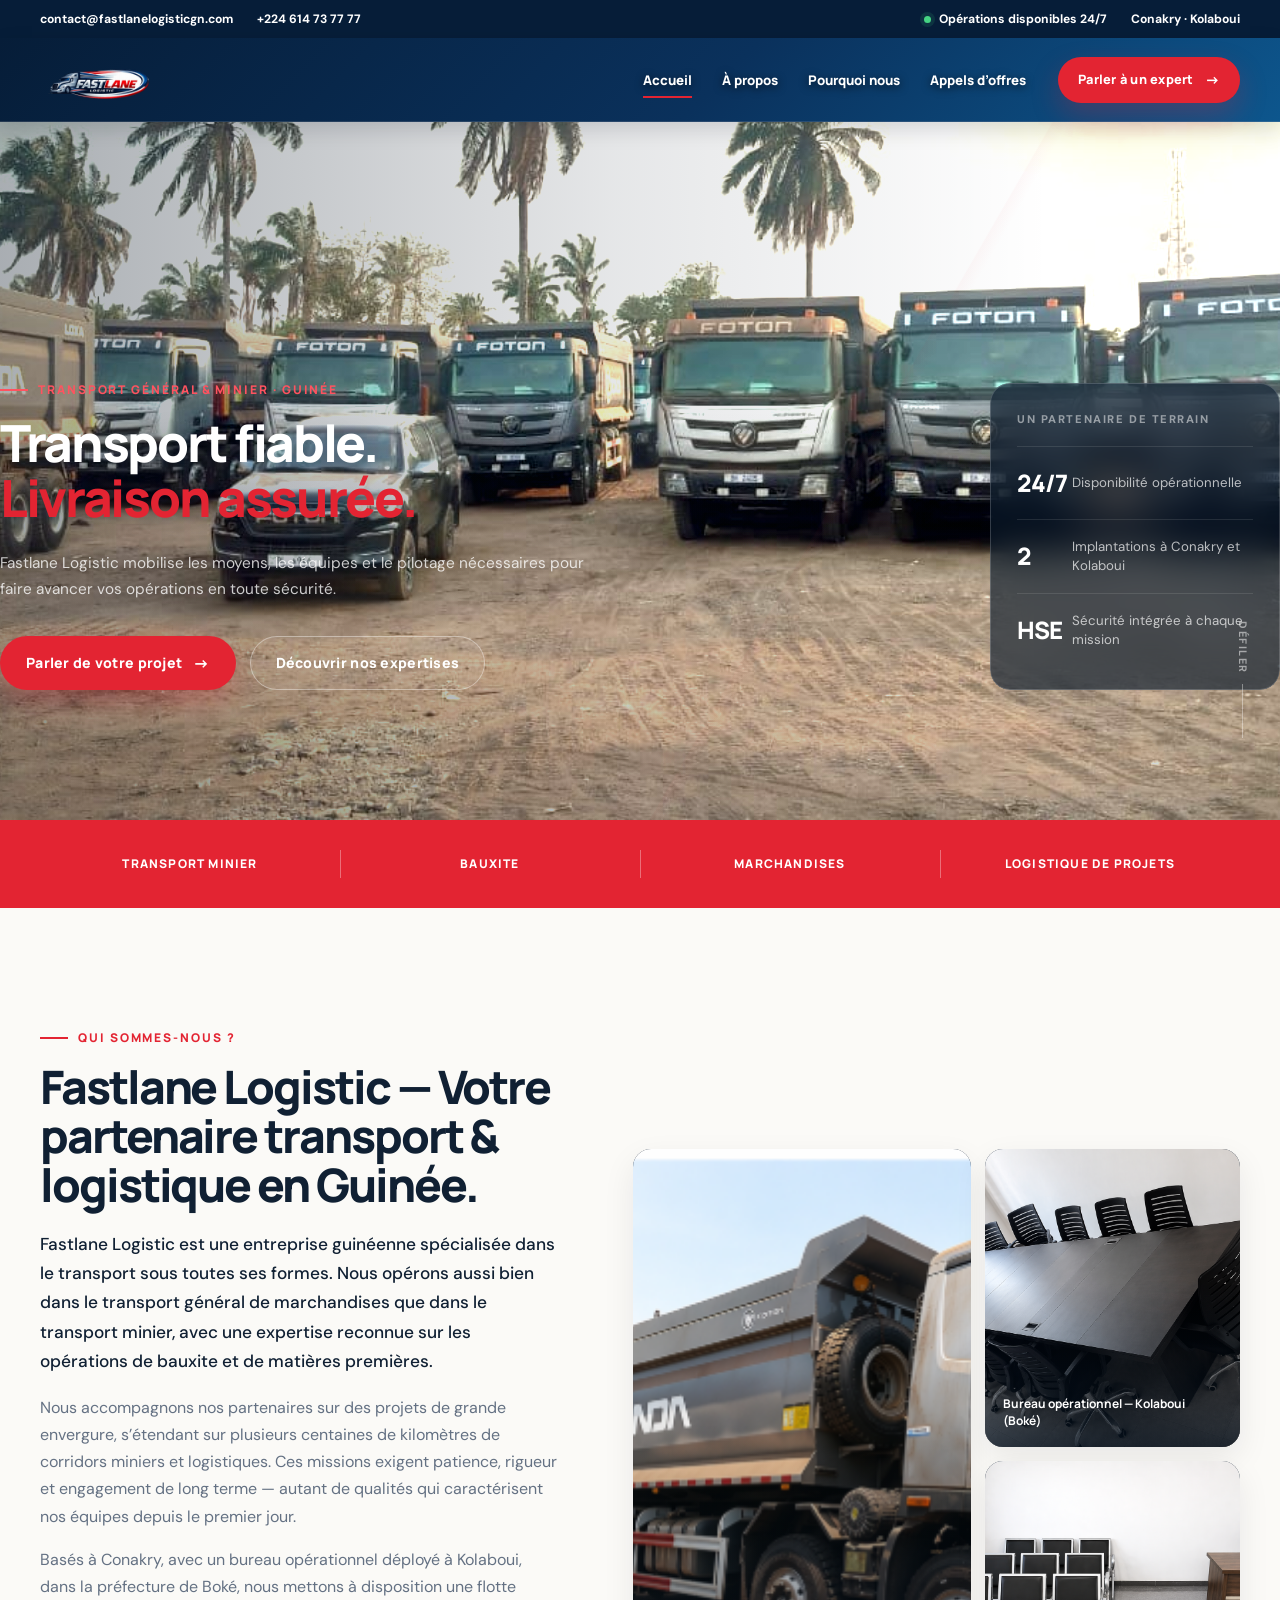
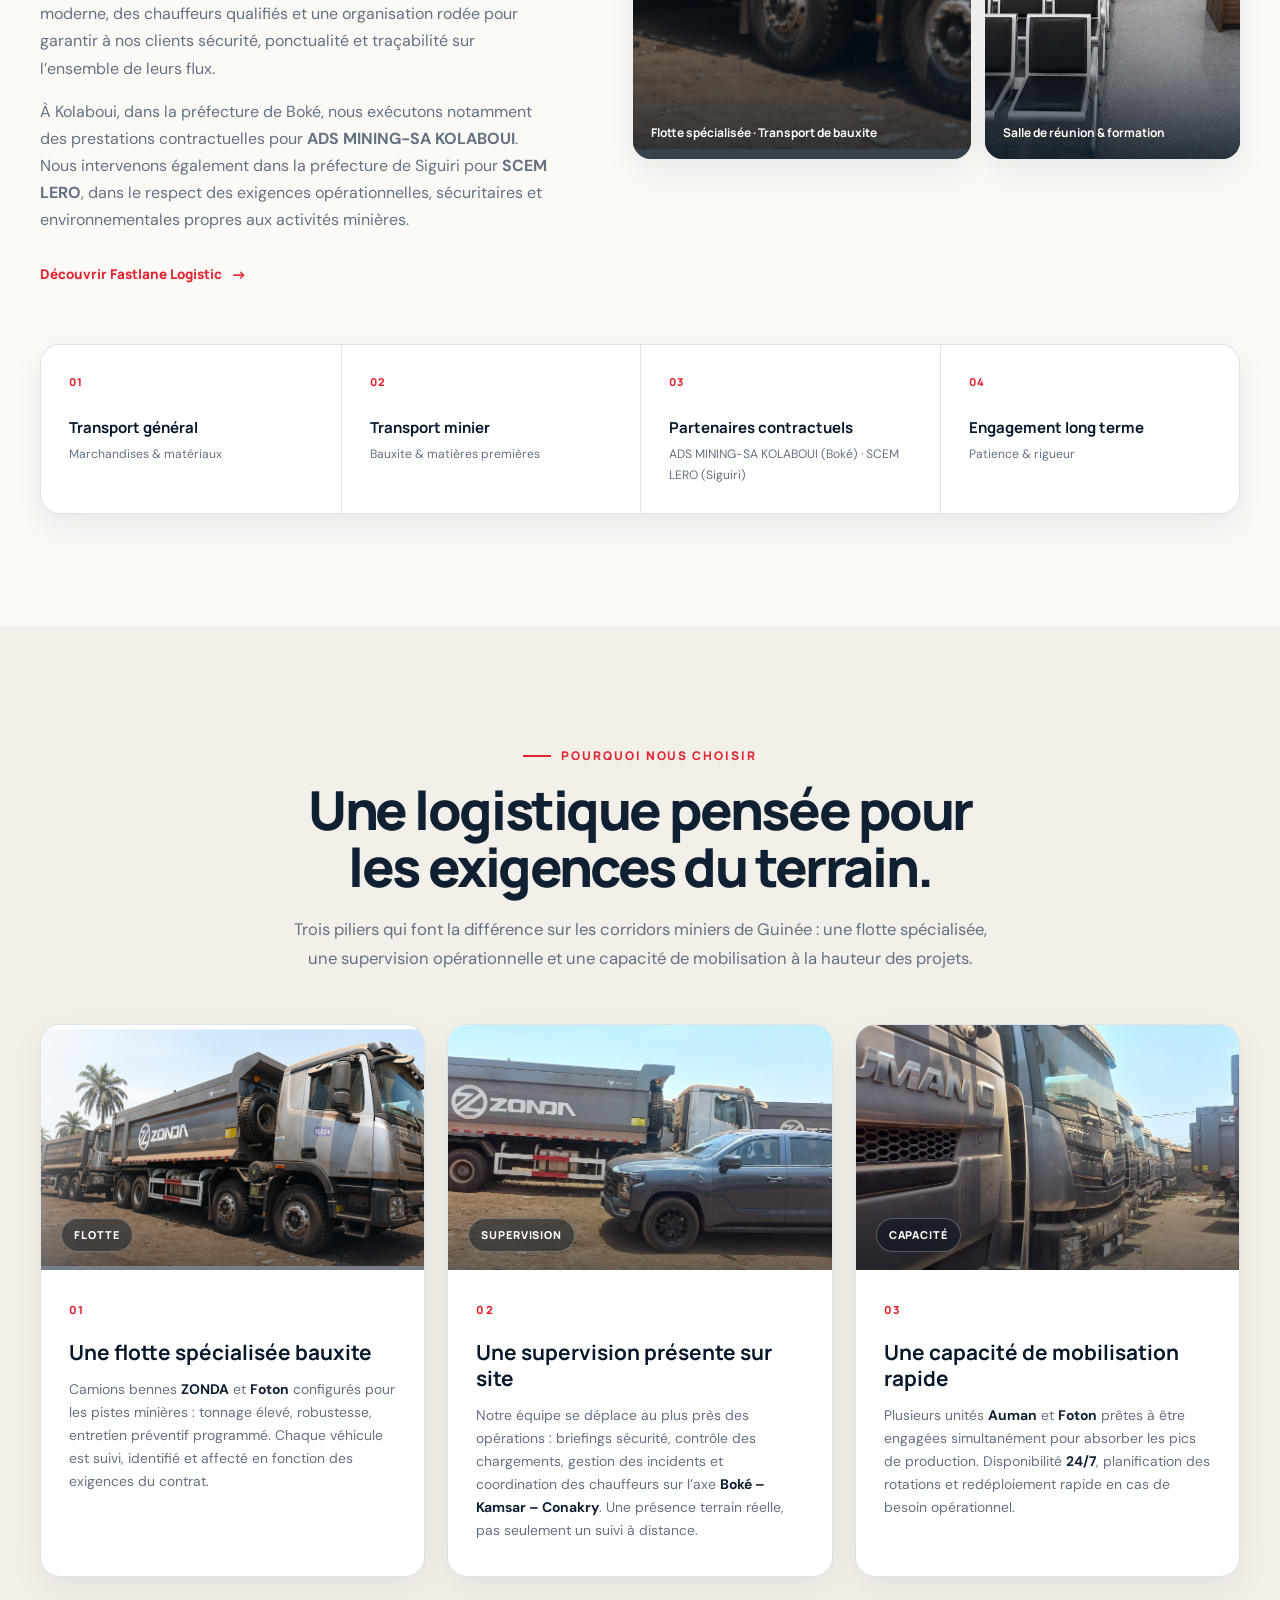
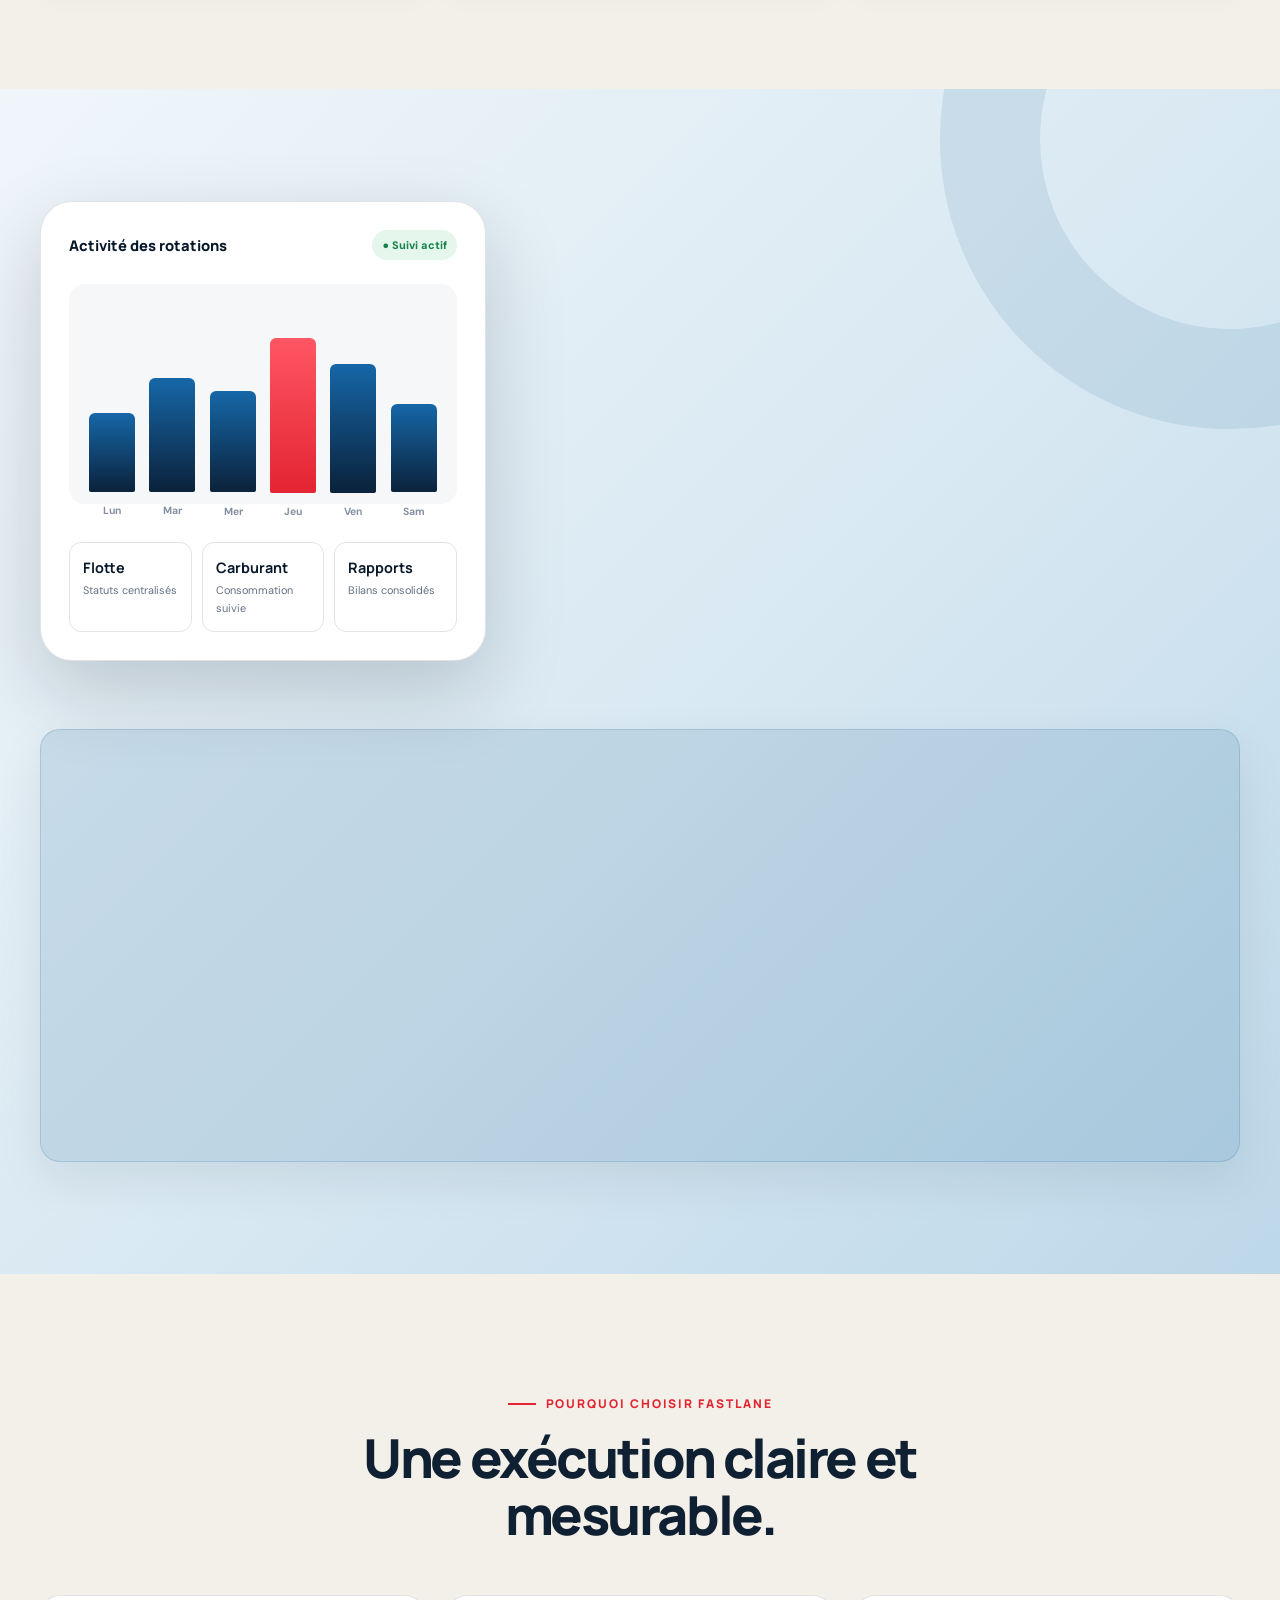
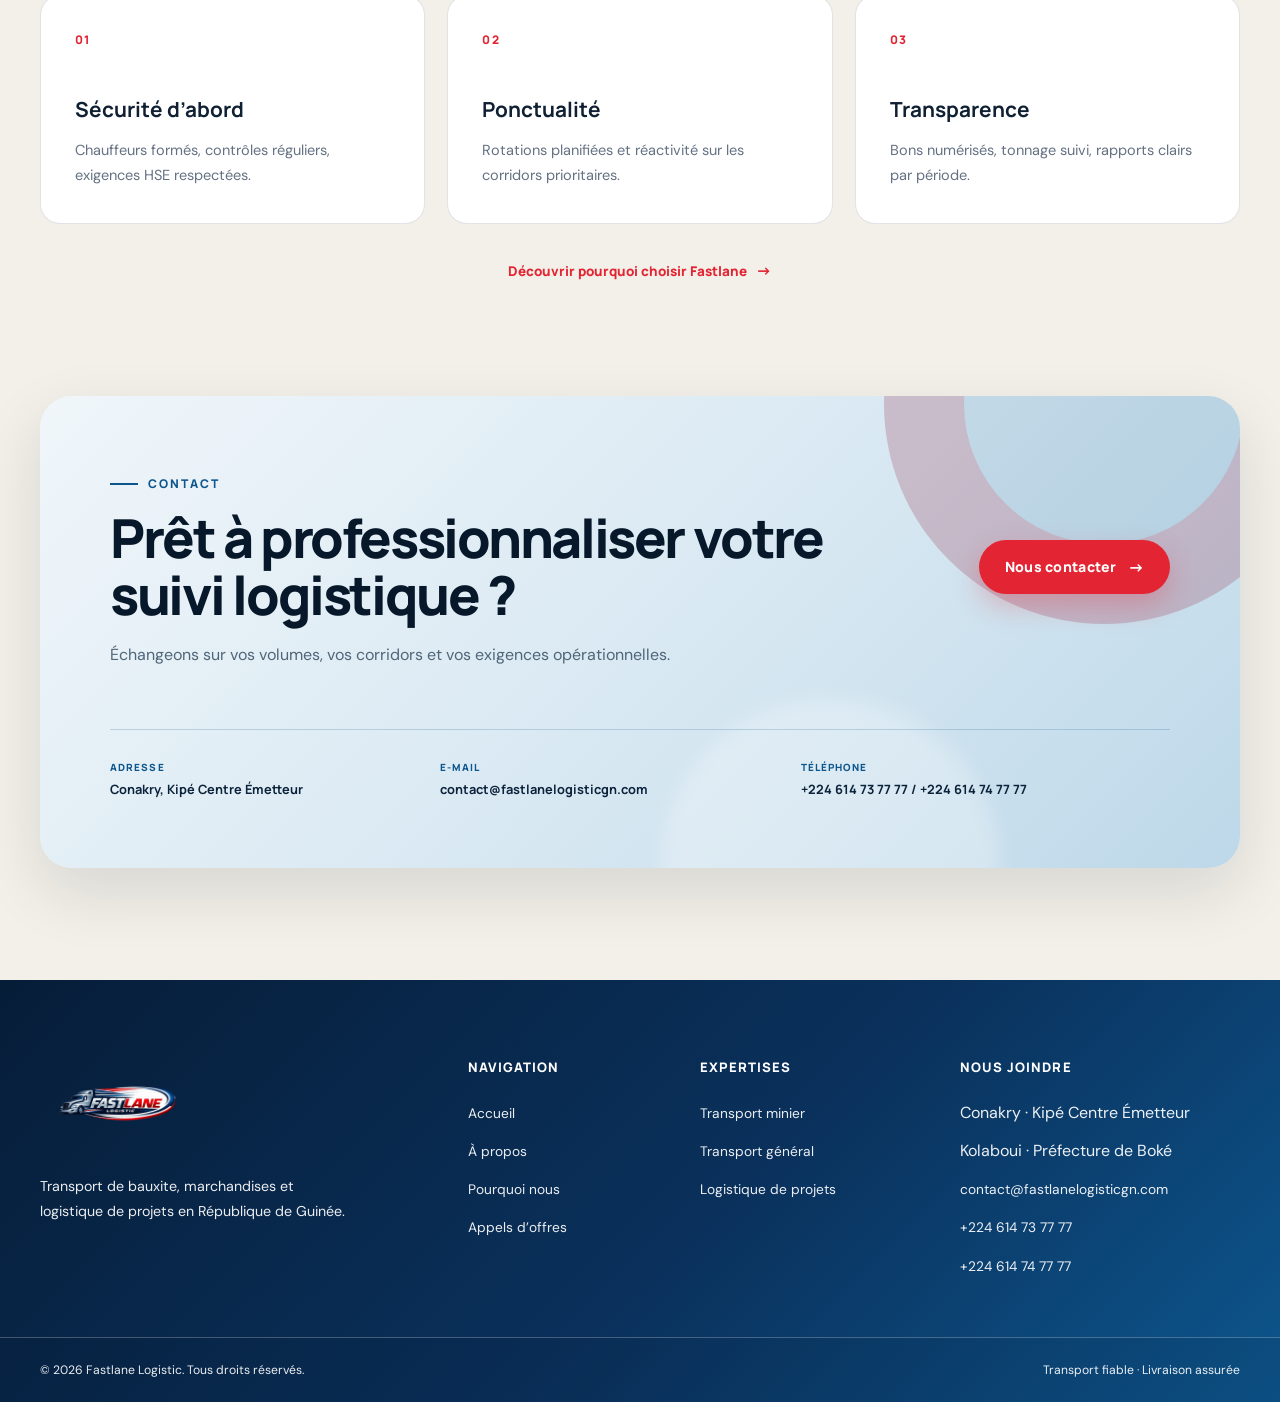
==== index.html @ 9d79fba6 "feat: créer le site vitrine Fastlane Logistic" ====
<!DOCTYPE html>
<html lang="fr">
<head>
  <meta charset="UTF-8">
  <meta name="viewport" content="width=device-width, initial-scale=1.0">
  <meta name="description" content="Fastlane Logistic accompagne les opérateurs miniers et industriels avec des solutions de transport fiables, sécurisées et traçables en Guinée.">
  <meta name="theme-color" content="#03101e">
  <meta property="og:title" content="Fastlane Logistic — Transport & logistique minière en Guinée">
  <meta property="og:description" content="Transport fiable, livraison assurée — votre partenaire transport et logistique en Guinée.">
  <meta property="og:image" content="https://www.fastlanelogisticgn.com/images/home.jpeg">
  <title>Fastlane Logistic — Transport & logistique minière en Guinée</title>
  <link rel="icon" href="images/logo_fastlane.png" type="image/png">
  <link rel="stylesheet" href="styles.css">
  <script src="script.js" defer></script>
</head>
<body>
  <a class="skip-link" href="#main">Aller au contenu</a>

  <header class="site-header">
    <div class="topbar">
      <div class="container topbar-inner">
        <div class="topbar-group">
          <a href="mailto:contact@fastlanelogisticgn.com">contact@fastlanelogisticgn.com</a>
          <a href="tel:+224614737777">+224 614 73 77 77</a>
        </div>
        <div class="topbar-group">
          <span><i class="status-dot"></i>Opérations disponibles 24/7</span>
          <span>Conakry · Kolaboui</span>
        </div>
      </div>
    </div>
    <nav class="navbar" aria-label="Navigation principale">
      <div class="container nav-inner">
        <a class="brand" href="index.html" aria-label="Fastlane Logistic — Accueil">
          <img src="images/logo_fastlane.png" alt="Fastlane Logistic">
        </a>
        <button class="menu-toggle" type="button" aria-label="Ouvrir le menu" aria-expanded="false" aria-controls="navigation-menu"><span></span></button>
        <div class="nav-menu" id="navigation-menu">
          <ul class="nav-links">
            <li><a class="nav-link active" href="index.html" aria-current="page">Accueil</a></li>
            <li><a class="nav-link" href="a-propos.html">À propos</a></li>
            <li><a class="nav-link" href="pourquoi-nous.html">Pourquoi nous</a></li>
            <li><a class="nav-link" href="appels-offres.html">Appels d’offres</a></li>
          </ul>
          <a class="btn btn-primary nav-cta" href="contact.html">Parler à un expert <span class="arrow">→</span></a>
        </div>
      </div>
    </nav>
  </header>

  <main id="main">
    <section class="hero" aria-labelledby="hero-title">
      <div class="hero-bg" aria-hidden="true">
        <img src="images/home.jpeg" alt="" fetchpriority="high">
      </div>
      <div class="container hero-grid">
        <div class="hero-copy">
          <span class="eyebrow">Transport général & minier · Guinée</span>
          <h1 class="display-title" id="hero-title">Transport fiable.<br><span class="accent">Livraison assurée.</span></h1>
          <p class="hero-lead">Fastlane Logistic mobilise les moyens, les équipes et le pilotage nécessaires pour faire avancer vos opérations en toute sécurité.</p>
          <div class="hero-actions">
            <a class="btn btn-primary" href="contact.html">Parler de votre projet <span class="arrow">→</span></a>
            <a class="btn btn-outline-light" href="#expertises">Découvrir nos expertises</a>
          </div>
        </div>
        <aside class="hero-proof" aria-label="Points clés">
          <div class="hero-proof-label">Un partenaire de terrain</div>
          <div class="proof-item">
            <span class="proof-number">24/7</span>
            <span class="proof-copy">Disponibilité opérationnelle</span>
          </div>
          <div class="proof-item">
            <span class="proof-number">2</span>
            <span class="proof-copy">Implantations à Conakry et Kolaboui</span>
          </div>
          <div class="proof-item">
            <span class="proof-number">HSE</span>
            <span class="proof-copy">Sécurité intégrée à chaque mission</span>
          </div>
        </aside>
      </div>
      <span class="hero-scroll" aria-hidden="true">Défiler</span>
    </section>

    <div class="expertise-strip" aria-label="Domaines d’intervention">
      <div class="container expertise-grid">
        <div class="expertise-item">Transport minier</div>
        <div class="expertise-item">Bauxite</div>
        <div class="expertise-item">Marchandises</div>
        <div class="expertise-item">Logistique de projets</div>
      </div>
    </div>

    <section class="section about-section" id="entreprise">
      <div class="container">
        <div class="about-layout">
          <div class="about-copy js-reveal">
            <span class="eyebrow">Qui sommes-nous ?</span>
            <h2 class="section-title">Fastlane Logistic — Votre partenaire transport & logistique en Guinée.</h2>
            <p class="lead-copy">Fastlane Logistic est une entreprise guinéenne spécialisée dans le transport sous toutes ses formes. Nous opérons aussi bien dans le transport général de marchandises que dans le transport minier, avec une expertise reconnue sur les opérations de bauxite et de matières premières.</p>
            <p>Nous accompagnons nos partenaires sur des projets de grande envergure, s’étendant sur plusieurs centaines de kilomètres de corridors miniers et logistiques. Ces missions exigent patience, rigueur et engagement de long terme — autant de qualités qui caractérisent nos équipes depuis le premier jour.</p>
            <p>Basés à Conakry, avec un bureau opérationnel déployé à Kolaboui, dans la préfecture de Boké, nous mettons à disposition une flotte moderne, des chauffeurs qualifiés et une organisation rodée pour garantir à nos clients sécurité, ponctualité et traçabilité sur l’ensemble de leurs flux.</p>
            <p>À Kolaboui, dans la préfecture de Boké, nous exécutons notamment des prestations contractuelles pour <strong>ADS MINING-SA KOLABOUI</strong>. Nous intervenons également dans la préfecture de Siguiri pour <strong>SCEM LERO</strong>, dans le respect des exigences opérationnelles, sécuritaires et environnementales propres aux activités minières.</p>
            <a class="text-link" href="a-propos.html">Découvrir Fastlane Logistic <span class="arrow">→</span></a>
          </div>
          <div class="about-gallery js-reveal delay-1">
            <figure class="about-photo about-photo-main">
              <img src="images/home2.png" alt="Camion ZONDA Foton de la flotte Fastlane Logistic" loading="lazy">
              <figcaption>Flotte spécialisée · Transport de bauxite</figcaption>
            </figure>
            <figure class="about-photo">
              <img src="images/bureau1.png" alt="Bureau FASTLANE LOGISTIC à Kolaboui" loading="lazy">
              <figcaption>Bureau opérationnel — Kolaboui (Boké)</figcaption>
            </figure>
            <figure class="about-photo">
              <img src="images/bureau2.png" alt="Salle de réunion et formation à Kolaboui" loading="lazy">
              <figcaption>Salle de réunion & formation</figcaption>
            </figure>
          </div>
        </div>
        <div class="about-highlights">
          <article class="about-highlight js-reveal"><span>01</span><strong>Transport général</strong><small>Marchandises & matériaux</small></article>
          <article class="about-highlight js-reveal delay-1"><span>02</span><strong>Transport minier</strong><small>Bauxite & matières premières</small></article>
          <article class="about-highlight js-reveal delay-2"><span>03</span><strong>Partenaires contractuels</strong><small>ADS MINING-SA KOLABOUI (Boké) · SCEM LERO (Siguiri)</small></article>
          <article class="about-highlight js-reveal delay-3"><span>04</span><strong>Engagement long terme</strong><small>Patience & rigueur</small></article>
        </div>
      </div>
    </section>

    <section class="section section-cream" id="expertises">
      <div class="container">
        <header class="section-header center js-reveal">
          <span class="eyebrow">Pourquoi nous choisir</span>
          <h2 class="section-title">Une logistique pensée pour les exigences du terrain.</h2>
          <p class="section-copy">Trois piliers qui font la différence sur les corridors miniers de Guinée&nbsp;: une flotte spécialisée, une supervision opérationnelle et une capacité de mobilisation à la hauteur des projets.</p>
        </header>
        <div class="pillars-grid">
          <article class="pillar-card js-reveal">
            <div class="pillar-image"><img src="images/home2.png" alt="Camion ZONDA Foton — flotte FASTLANE pour transport de bauxite" loading="lazy"><span>Flotte</span></div>
            <div class="pillar-content"><span class="pillar-index">01</span><h3>Une flotte spécialisée bauxite</h3><p>Camions bennes <strong>ZONDA</strong> et <strong>Foton</strong> configurés pour les pistes minières&nbsp;: tonnage élevé, robustesse, entretien préventif programmé. Chaque véhicule est suivi, identifié et affecté en fonction des exigences du contrat.</p></div>
          </article>
          <article class="pillar-card js-reveal delay-1">
            <div class="pillar-image"><img src="images/support.jpeg" alt="Supervision terrain FASTLANE — pick-up et camion sur site" loading="lazy"><span>Supervision</span></div>
            <div class="pillar-content"><span class="pillar-index">02</span><h3>Une supervision présente sur site</h3><p>Notre équipe se déplace au plus près des opérations&nbsp;: briefings sécurité, contrôle des chargements, gestion des incidents et coordination des chauffeurs sur l’axe <strong>Boké – Kamsar – Conakry</strong>. Une présence terrain réelle, pas seulement un suivi à distance.</p></div>
          </article>
          <article class="pillar-card js-reveal delay-2">
            <div class="pillar-image"><img src="images/support1.jpeg" alt="Flotte FASTLANE alignée — capacité de mobilisation" loading="lazy"><span>Capacité</span></div>
            <div class="pillar-content"><span class="pillar-index">03</span><h3>Une capacité de mobilisation rapide</h3><p>Plusieurs unités <strong>Auman</strong> et <strong>Foton</strong> prêtes à être engagées simultanément pour absorber les pics de production. Disponibilité <strong>24/7</strong>, planification des rotations et redéploiement rapide en cas de besoin opérationnel.</p></div>
          </article>
        </div>
      </div>
    </section>

    <section class="section section-dark platform-wrap" id="pilotage">
      <div class="container">
        <div class="platform-grid">
          <div class="dashboard-card js-reveal" aria-label="Aperçu du centre de pilotage Fastlane">
          <div class="dashboard-top">
            <span class="dashboard-title">Activité des rotations</span>
            <span class="live-pill">● Suivi actif</span>
          </div>
          <div class="chart" aria-hidden="true">
            <span class="bar" style="--h: 43%" data-day="Lun"></span>
            <span class="bar" style="--h: 62%" data-day="Mar"></span>
            <span class="bar" style="--h: 55%" data-day="Mer"></span>
            <span class="bar active" style="--h: 84%" data-day="Jeu"></span>
            <span class="bar" style="--h: 70%" data-day="Ven"></span>
            <span class="bar" style="--h: 48%" data-day="Sam"></span>
          </div>
          <div class="dashboard-footer">
            <div class="mini-metric"><strong>Flotte</strong><span>Statuts centralisés</span></div>
            <div class="mini-metric"><strong>Carburant</strong><span>Consommation suivie</span></div>
            <div class="mini-metric"><strong>Rapports</strong><span>Bilans consolidés</span></div>
          </div>
          </div>
          <div class="js-reveal delay-1">
            <span class="eyebrow">L’application FASTLANE</span>
            <h2 class="section-title">Un centre de commande pour vos opérations.</h2>
            <p class="section-copy">Flotte, bons, carburant, maintenance, RH, facturation et bilans réunis dans un seul espace clair.</p>
          </div>
        </div>
        <div class="app-features-grid">
          <article class="app-feature js-reveal"><span>01</span><h3>Opérations minières</h3><p>Bons de transport, contrats, tonnage et rotations sur les axes miniers.</p></article>
          <article class="app-feature js-reveal delay-1"><span>02</span><h3>Gestion de flotte</h3><p>Camions, capacités, statuts, maintenance préventive et disponibilité.</p></article>
          <article class="app-feature js-reveal delay-2"><span>03</span><h3>Carburant & dépenses</h3><p>Consommation, pannes et frais administratifs par période.</p></article>
          <article class="app-feature js-reveal"><span>04</span><h3>Facturation</h3><p>Contrats, factures et situation commerciale centralisée.</p></article>
          <article class="app-feature js-reveal delay-1"><span>05</span><h3>Ressources humaines</h3><p>Employés, chauffeurs, présences et affectations opérationnelles.</p></article>
          <article class="app-feature js-reveal delay-2"><span>06</span><h3>Bilans & rapports</h3><p>Indicateurs, exports et synthèses mensuelles pour la direction.</p></article>
        </div>
      </div>
    </section>

    <section class="section section-cream">
      <div class="container">
        <header class="section-header center js-reveal">
          <span class="eyebrow">Pourquoi choisir FASTLANE</span>
          <h2 class="section-title">Une exécution claire et mesurable.</h2>
        </header>
        <div class="commitment-grid">
          <article class="commitment-card js-reveal">
            <span class="commitment-number">01</span>
            <h3>Sécurité d’abord</h3>
            <p>Chauffeurs formés, contrôles réguliers, exigences HSE respectées.</p>
          </article>
          <article class="commitment-card js-reveal delay-1">
            <span class="commitment-number">02</span>
            <h3>Ponctualité</h3>
            <p>Rotations planifiées et réactivité sur les corridors prioritaires.</p>
          </article>
          <article class="commitment-card js-reveal delay-2">
            <span class="commitment-number">03</span>
            <h3>Transparence</h3>
            <p>Bons numérisés, tonnage suivi, rapports clairs par période.</p>
          </article>
        </div>
        <div class="section-action js-reveal"><a class="text-link" href="pourquoi-nous.html">Découvrir pourquoi choisir Fastlane <span class="arrow">→</span></a></div>
      </div>
    </section>

    <section class="cta-section section-cream">
      <div class="container">
        <div class="cta-box contact-cta-box js-reveal">
          <div>
            <span class="eyebrow">Contact</span>
            <h2>Prêt à professionnaliser votre suivi logistique&nbsp;?</h2>
            <p>Échangeons sur vos volumes, vos corridors et vos exigences opérationnelles.</p>
          </div>
          <div class="cta-action">
            <a class="btn btn-primary" href="contact.html">Nous contacter <span class="arrow">→</span></a>
          </div>
          <div class="contact-quick">
            <span><small>Adresse</small>Conakry, Kipé Centre Émetteur</span>
            <a href="mailto:contact@fastlanelogisticgn.com"><small>E-mail</small>contact@fastlanelogisticgn.com</a>
            <a href="tel:+224614737777"><small>Téléphone</small>+224 614 73 77 77 / +224 614 74 77 77</a>
          </div>
        </div>
      </div>
    </section>
  </main>

  <footer class="site-footer">
    <div class="container footer-main">
      <div class="footer-brand">
        <img src="images/logo_fastlane.png" alt="Fastlane Logistic">
        <p>Transport de bauxite, marchandises et logistique de projets en République de Guinée.</p>
      </div>
      <div>
        <h2 class="footer-title">Navigation</h2>
        <ul class="footer-links">
          <li><a href="index.html">Accueil</a></li>
          <li><a href="a-propos.html">À propos</a></li>
          <li><a href="pourquoi-nous.html">Pourquoi nous</a></li>
          <li><a href="appels-offres.html">Appels d’offres</a></li>
        </ul>
      </div>
      <div>
        <h2 class="footer-title">Expertises</h2>
        <ul class="footer-links">
          <li><a href="#expertises">Transport minier</a></li>
          <li><a href="#expertises">Transport général</a></li>
          <li><a href="#expertises">Logistique de projets</a></li>
        </ul>
      </div>
      <div>
        <h2 class="footer-title">Nous joindre</h2>
        <ul class="footer-contact">
          <li>Conakry · Kipé Centre Émetteur</li>
          <li>Kolaboui · Préfecture de Boké</li>
          <li><a href="mailto:contact@fastlanelogisticgn.com">contact@fastlanelogisticgn.com</a></li>
          <li><a href="tel:+224614737777">+224 614 73 77 77</a></li>
          <li><a href="tel:+224614747777">+224 614 74 77 77</a></li>
        </ul>
      </div>
    </div>
    <div class="footer-note">
      <div class="container footer-note-inner">
        <span>© <span data-year>2026</span> Fastlane Logistic. Tous droits réservés.</span>
        <span>Transport fiable · Livraison assurée</span>
      </div>
    </div>
  </footer>
</body>
</html>
---- styles.css ----
@import url('https://fonts.googleapis.com/css2?family=DM+Sans:wght@400;500;600;700&family=Manrope:wght@500;600;700;800&display=swap');

:root {
  --navy-950: #03101e;
  --navy-900: #07182b;
  --navy-800: #0b223b;
  --navy-700: #123453;
  --blue: #1667a8;
  --blue-soft: #e8f1f8;
  --red: #e32432;
  --red-dark: #ba1522;
  --cream: #f3f0e9;
  --paper: #fbfaf7;
  --white: #ffffff;
  --ink: #102033;
  --muted: #647183;
  --line: rgba(9, 31, 53, 0.12);
  --shadow-sm: 0 12px 32px rgba(7, 24, 43, 0.08);
  --shadow-lg: 0 30px 80px rgba(3, 16, 30, 0.18);
  --radius-sm: 12px;
  --radius-md: 20px;
  --radius-lg: 32px;
  --container: 1200px;
  --transition: 240ms cubic-bezier(.22, .61, .36, 1);
}

/* Landing page refinement — Fastlane corporate identity */
.brand {
  width: 150px;
  height: 50px;
}

.brand img {
  top: -24px;
  left: -6px;
  width: 166px;
}

.footer-brand img {
  width: 150px;
}

.hero {
  min-height: 820px;
}

.hero-bg::before {
  background:
    linear-gradient(90deg, rgba(3, 16, 30, .48) 0%, rgba(3, 16, 30, .22) 48%, rgba(3, 16, 30, .02) 82%),
    linear-gradient(0deg, rgba(3, 16, 30, .30) 0%, transparent 50%);
}

.hero-bg::after {
  opacity: .24;
}

.hero-bg img {
  filter: brightness(1.16) saturate(1.08) contrast(1.02);
}

.hero-copy {
  max-width: 760px;
}

.display-title {
  max-width: 760px;
  font-size: clamp(3.2rem, 5.8vw, 5.55rem);
  text-shadow: 0 5px 32px rgba(0, 0, 0, .22);
}

.hero-lead {
  max-width: 610px;
}

.about-section {
  overflow: hidden;
}

.about-layout {
  display: grid;
  grid-template-columns: minmax(0, .92fr) minmax(0, 1.08fr);
  gap: 76px;
  align-items: center;
}

.about-copy .section-title {
  max-width: 590px;
  font-size: clamp(2.2rem, 3.6vw, 3.55rem);
}

.about-copy p {
  color: var(--muted);
}

.about-copy .lead-copy {
  color: var(--ink);
  font-size: 1.08rem;
  font-weight: 500;
}

.about-copy .text-link {
  margin-top: 12px;
}

.about-gallery {
  display: grid;
  min-height: 610px;
  grid-template-columns: 1.14fr .86fr;
  grid-template-rows: 1fr 1fr;
  gap: 14px;
}

.about-photo {
  position: relative;
  min-width: 0;
  margin: 0;
  overflow: hidden;
  border-radius: 18px;
  background: var(--navy-900);
  box-shadow: var(--shadow-sm);
}

.about-photo::after {
  position: absolute;
  inset: 0;
  content: '';
  background: linear-gradient(0deg, rgba(3, 16, 30, .8), transparent 55%);
  pointer-events: none;
}

.about-photo-main {
  grid-row: 1 / 3;
}

.about-photo img {
  width: 100%;
  height: 100%;
  object-fit: cover;
  transition: transform 700ms cubic-bezier(.22, .61, .36, 1);
}

.about-photo:hover img {
  transform: scale(1.035);
}

.about-photo figcaption {
  position: absolute;
  z-index: 2;
  right: 18px;
  bottom: 17px;
  left: 18px;
  color: var(--white);
  font-family: 'Manrope', sans-serif;
  font-size: .75rem;
  font-weight: 700;
  line-height: 1.4;
}

.about-highlights {
  display: grid;
  grid-template-columns: repeat(4, 1fr);
  margin-top: 56px;
  border: 1px solid var(--line);
  border-radius: var(--radius-md);
  overflow: hidden;
  background: var(--white);
  box-shadow: var(--shadow-sm);
}

.about-highlight {
  position: relative;
  min-height: 158px;
  padding: 28px;
}

.about-highlight + .about-highlight {
  border-left: 1px solid var(--line);
}

.about-highlight span,
.about-highlight strong,
.about-highlight small {
  display: block;
}

.about-highlight span {
  margin-bottom: 24px;
  color: var(--red);
  font-family: 'Manrope', sans-serif;
  font-size: .68rem;
  font-weight: 800;
  letter-spacing: .12em;
}

.about-highlight strong {
  margin-bottom: 3px;
  color: var(--navy-900);
  font-family: 'Manrope', sans-serif;
  font-size: .94rem;
}

.about-highlight small {
  color: var(--muted);
  font-size: .76rem;
}

.pillars-grid {
  display: grid;
  grid-template-columns: repeat(3, 1fr);
  gap: 22px;
}

.pillar-card {
  overflow: hidden;
  border: 1px solid var(--line);
  border-radius: var(--radius-md);
  background: var(--white);
  box-shadow: 0 12px 34px rgba(7, 24, 43, .06);
  transition: transform var(--transition), box-shadow var(--transition);
}

.pillar-card:hover {
  box-shadow: 0 22px 50px rgba(7, 24, 43, .12);
  transform: translateY(-7px);
}

.pillar-image {
  position: relative;
  height: 245px;
  overflow: hidden;
  background: var(--navy-900);
}

.pillar-image::after {
  position: absolute;
  inset: 0;
  content: '';
  background: linear-gradient(0deg, rgba(3, 16, 30, .54), transparent 55%);
}

.pillar-image img {
  width: 100%;
  height: 100%;
  object-fit: cover;
  transition: transform 700ms cubic-bezier(.22, .61, .36, 1);
}

.pillar-card:hover .pillar-image img {
  transform: scale(1.05);
}

.pillar-image span {
  position: absolute;
  z-index: 2;
  bottom: 18px;
  left: 20px;
  padding: 7px 12px;
  border: 1px solid rgba(255, 255, 255, .28);
  border-radius: 999px;
  color: var(--white);
  background: rgba(3, 16, 30, .44);
  font-family: 'Manrope', sans-serif;
  font-size: .68rem;
  font-weight: 800;
  letter-spacing: .08em;
  text-transform: uppercase;
  backdrop-filter: blur(10px);
}

.pillar-content {
  position: relative;
  padding: 30px 28px 34px;
}

.pillar-index {
  display: block;
  margin-bottom: 20px;
  color: var(--red);
  font-family: 'Manrope', sans-serif;
  font-size: .7rem;
  font-weight: 800;
  letter-spacing: .12em;
}

.pillar-content h3 {
  margin-bottom: 13px;
  color: var(--navy-900);
  font-size: 1.3rem;
  line-height: 1.25;
}

.pillar-content p {
  margin-bottom: 0;
  color: var(--muted);
  font-size: .87rem;
  line-height: 1.65;
}

.pillar-content p strong {
  color: var(--ink);
}

.section-dark.platform-wrap::before {
  border-color: rgba(227, 36, 50, .08);
}

.app-features-grid {
  display: grid;
  grid-template-columns: repeat(3, 1fr);
  gap: 1px;
  margin-top: 68px;
  overflow: hidden;
  border: 1px solid rgba(255, 255, 255, .12);
  border-radius: var(--radius-md);
  background: rgba(255, 255, 255, .12);
}

.app-feature {
  min-height: 215px;
  padding: 30px;
  background: rgba(7, 24, 43, .96);
}

.app-feature span {
  display: block;
  margin-bottom: 36px;
  color: #ff5360;
  font-family: 'Manrope', sans-serif;
  font-size: .68rem;
  font-weight: 800;
  letter-spacing: .12em;
}

.app-feature h3 {
  margin-bottom: 9px;
  color: var(--white);
  font-size: 1.08rem;
}

.app-feature p {
  margin-bottom: 0;
  color: rgba(255, 255, 255, .6);
  font-size: .84rem;
  line-height: 1.6;
}

.cta-box {
  grid-template-columns: minmax(0, 1fr) auto;
}

.contact-quick {
  display: grid;
  grid-column: 1 / -1;
  grid-template-columns: 1fr 1.1fr 1.2fr;
  gap: 22px;
  padding-top: 30px;
  border-top: 1px solid rgba(255, 255, 255, .14);
}

.contact-quick > * {
  color: rgba(255, 255, 255, .88);
  font-family: 'Manrope', sans-serif;
  font-size: .8rem;
  font-weight: 700;
  line-height: 1.45;
}

.contact-quick small {
  display: block;
  margin-bottom: 6px;
  color: #ff6873;
  font-size: .62rem;
  font-weight: 800;
  letter-spacing: .11em;
  text-transform: uppercase;
}

@media (max-width: 980px) {
  .about-layout {
    grid-template-columns: 1fr;
  }

  .about-gallery {
    min-height: 540px;
  }

  .about-highlights {
    grid-template-columns: 1fr 1fr;
  }

  .about-highlight:nth-child(3) {
    border-left: 0;
  }

  .about-highlight:nth-child(n + 3) {
    border-top: 1px solid var(--line);
  }

  .pillars-grid {
    grid-template-columns: 1fr;
  }

  .pillar-card {
    display: grid;
    grid-template-columns: .85fr 1.15fr;
  }

  .pillar-image {
    height: 100%;
    min-height: 350px;
  }

  .app-features-grid {
    grid-template-columns: 1fr 1fr;
  }
}

@media (max-width: 640px) {
  .brand {
    width: 128px;
    height: 44px;
  }

  .brand img {
    top: -21px;
    left: -6px;
    width: 145px;
  }

  .hero {
    min-height: 820px;
  }

  .hero-bg::before {
    background:
      linear-gradient(90deg, rgba(3, 16, 30, .48), rgba(3, 16, 30, .12)),
      linear-gradient(0deg, rgba(3, 16, 30, .50), transparent 62%);
  }

  .hero-bg img {
    object-position: 57% center;
    filter: brightness(1.12) saturate(1.06);
  }

  .display-title {
    font-size: clamp(3rem, 14vw, 4.2rem);
  }

  .about-layout {
    gap: 46px;
  }

  .about-gallery {
    min-height: 590px;
    grid-template-columns: 1fr 1fr;
    grid-template-rows: 320px 250px;
  }

  .about-photo-main {
    grid-column: 1 / -1;
    grid-row: auto;
  }

  .about-highlights,
  .app-features-grid {
    grid-template-columns: 1fr;
  }

  .about-highlight + .about-highlight {
    border-top: 1px solid var(--line);
    border-left: 0;
  }

  .pillar-card {
    display: block;
  }

  .pillar-image {
    height: 235px;
    min-height: 0;
  }

  .app-feature {
    min-height: 190px;
  }

  .contact-quick {
    grid-template-columns: 1fr;
  }

  .contact-quick > * {
    overflow-wrap: anywhere;
  }
}

*,
*::before,
*::after {
  box-sizing: border-box;
}

html {
  scroll-behavior: smooth;
  scroll-padding-top: 110px;
}

body {
  margin: 0;
  color: var(--ink);
  background: var(--paper);
  font-family: 'DM Sans', 'Segoe UI', sans-serif;
  font-size: 16px;
  line-height: 1.7;
  -webkit-font-smoothing: antialiased;
}

body.menu-open {
  overflow: hidden;
}

img {
  display: block;
  max-width: 100%;
}

a {
  color: inherit;
  text-decoration: none;
}

button,
input,
select,
textarea {
  font: inherit;
}

button,
a {
  -webkit-tap-highlight-color: transparent;
}

p,
h1,
h2,
h3,
h4 {
  margin-top: 0;
}

h1,
h2,
h3,
h4,
.eyebrow,
.nav-link,
.btn {
  font-family: 'Manrope', 'Segoe UI', sans-serif;
}

.skip-link {
  position: fixed;
  top: 12px;
  left: 12px;
  z-index: 9999;
  padding: 10px 14px;
  color: var(--white);
  background: var(--red);
  border-radius: 8px;
  transform: translateY(-160%);
  transition: transform var(--transition);
}

.skip-link:focus {
  transform: translateY(0);
}

.container {
  width: min(calc(100% - 48px), var(--container));
  margin-inline: auto;
}

.section {
  position: relative;
  padding: 112px 0;
}

.section-sm {
  padding: 72px 0;
}

.section-dark {
  color: var(--white);
  background: var(--navy-950);
}

.section-cream {
  background: var(--cream);
}

.section-header {
  max-width: 720px;
  margin-bottom: 52px;
}

.section-header.center {
  margin-right: auto;
  margin-left: auto;
  text-align: center;
}

.eyebrow {
  display: inline-flex;
  align-items: center;
  gap: 10px;
  margin-bottom: 18px;
  color: var(--red);
  font-size: .75rem;
  font-weight: 800;
  letter-spacing: .16em;
  line-height: 1.2;
  text-transform: uppercase;
}

.eyebrow::before {
  width: 28px;
  height: 2px;
  content: '';
  background: currentColor;
}

.section-dark .eyebrow,
.hero .eyebrow,
.page-hero .eyebrow {
  color: #ff5360;
}

.display-title,
.section-title {
  color: inherit;
  font-weight: 800;
  letter-spacing: -.045em;
  line-height: 1.06;
}

.display-title {
  max-width: 850px;
  margin-bottom: 26px;
  font-size: clamp(3.1rem, 6.4vw, 6.2rem);
}

.section-title {
  margin-bottom: 20px;
  font-size: clamp(2.15rem, 4.2vw, 4rem);
}

.section-copy {
  margin-bottom: 0;
  color: var(--muted);
  font-size: clamp(1.02rem, 1.3vw, 1.16rem);
}

.section-dark .section-copy {
  color: rgba(255, 255, 255, .68);
}

.accent {
  color: var(--red);
}

.btn {
  display: inline-flex;
  min-height: 54px;
  align-items: center;
  justify-content: center;
  gap: 11px;
  padding: 0 25px;
  border: 1px solid transparent;
  border-radius: 999px;
  cursor: pointer;
  font-size: .88rem;
  font-weight: 800;
  letter-spacing: .02em;
  line-height: 1;
  transition: transform var(--transition), background var(--transition), border-color var(--transition), color var(--transition), box-shadow var(--transition);
}

.btn:hover {
  transform: translateY(-2px);
}

.btn-primary {
  color: var(--white);
  background: var(--red);
  box-shadow: 0 12px 28px rgba(227, 36, 50, .25);
}

.btn-primary:hover {
  background: var(--red-dark);
  box-shadow: 0 16px 34px rgba(227, 36, 50, .32);
}

.btn-outline-light {
  color: var(--white);
  border-color: rgba(255, 255, 255, .38);
  background: rgba(255, 255, 255, .06);
  backdrop-filter: blur(10px);
}

.btn-outline-light:hover {
  border-color: var(--white);
  background: rgba(255, 255, 255, .12);
}

.btn-outline-dark {
  color: var(--navy-900);
  border-color: rgba(7, 24, 43, .22);
  background: transparent;
}

.btn-outline-dark:hover {
  border-color: var(--navy-900);
  background: var(--navy-900);
  color: var(--white);
}

.arrow {
  font-size: 1.15em;
  transition: transform var(--transition);
}

.btn:hover .arrow,
.text-link:hover .arrow {
  transform: translateX(4px);
}

.topbar {
  height: 38px;
  color: var(--white);
  background: #061d38;
  font-size: .76rem;
  font-weight: 700;
}

.topbar a,
.topbar span {
  color: inherit;
}

.topbar-inner {
  display: flex;
  height: 100%;
  align-items: center;
  justify-content: space-between;
}

.topbar-group {
  display: flex;
  align-items: center;
  gap: 24px;
}

.topbar a:hover {
  color: var(--white);
}

.status-dot {
  display: inline-block;
  width: 7px;
  height: 7px;
  margin-right: 8px;
  border-radius: 50%;
  background: #45d483;
  box-shadow: 0 0 0 4px rgba(69, 212, 131, .12);
}

.site-header {
  position: fixed;
  z-index: 1000;
  top: 0;
  right: 0;
  left: 0;
  transition: background var(--transition), box-shadow var(--transition), transform var(--transition);
}

.site-header.is-scrolled {
  background: rgba(3, 16, 30, .95);
  box-shadow: 0 14px 40px rgba(0, 0, 0, .17);
  backdrop-filter: blur(16px);
}

.navbar {
  height: 84px;
  border-bottom: 1px solid rgba(255, 255, 255, .12);
  background: linear-gradient(135deg, #061d38 0%, #0a315c 56%, #0d568d 100%);
  box-shadow: 0 8px 20px rgba(3, 16, 30, .14);
  -webkit-backdrop-filter: none;
  backdrop-filter: none;
  transition: background var(--transition), box-shadow var(--transition), backdrop-filter var(--transition);
}

.site-header.is-scrolled .navbar {
  background: linear-gradient(135deg, #061d38 0%, #0a315c 56%, #0d568d 100%);
  box-shadow: 0 10px 28px rgba(3, 16, 30, .22);
  -webkit-backdrop-filter: none;
  backdrop-filter: none;
}

.nav-inner {
  display: flex;
  height: 100%;
  align-items: center;
  justify-content: space-between;
}

.brand {
  position: relative;
  display: inline-flex;
  width: 190px;
  height: 62px;
  align-items: center;
  flex-shrink: 0;
  overflow: hidden;
}

.brand img {
  position: absolute;
  top: -30px;
  left: -8px;
  width: 210px;
  max-width: none;
  height: auto;
}

.nav-menu {
  display: flex;
  align-items: center;
  gap: 32px;
}

.nav-links {
  display: flex;
  align-items: center;
  gap: 30px;
  margin: 0;
  padding: 0;
  list-style: none;
}

.nav-link {
  position: relative;
  padding: 12px 0;
  color: var(--white);
  font-size: .83rem;
  font-weight: 800;
  text-shadow: 0 2px 9px rgba(0, 0, 0, .72);
}

.nav-link::after {
  position: absolute;
  right: 0;
  bottom: 3px;
  left: 0;
  height: 2px;
  content: '';
  background: var(--red);
  transform: scaleX(0);
  transform-origin: right;
  transition: transform var(--transition);
}

.nav-link:hover,
.nav-link.active {
  color: var(--white);
}

.nav-link:hover::after,
.nav-link.active::after {
  transform: scaleX(1);
  transform-origin: left;
}

.nav-cta {
  min-height: 46px;
  padding: 0 19px;
  font-size: .8rem;
}

.menu-toggle {
  display: none;
  width: 48px;
  height: 48px;
  align-items: center;
  justify-content: center;
  padding: 0;
  border: 1px solid rgba(255, 255, 255, .25);
  border-radius: 50%;
  color: var(--white);
  background: transparent;
  cursor: pointer;
}

.menu-toggle span,
.menu-toggle::before,
.menu-toggle::after {
  display: block;
  width: 19px;
  height: 2px;
  content: '';
  background: currentColor;
  transition: transform var(--transition), opacity var(--transition);
}

.menu-toggle span {
  margin: 4px 0;
}

.menu-toggle.active span {
  opacity: 0;
}

.menu-toggle.active::before {
  transform: translateY(6px) rotate(45deg);
}

.menu-toggle.active::after {
  transform: translateY(-6px) rotate(-45deg);
}

.hero {
  position: relative;
  display: flex;
  min-height: 860px;
  align-items: flex-end;
  overflow: hidden;
  color: var(--white);
  background: var(--navy-950);
}

.hero-bg {
  position: absolute;
  inset: 0;
}

.hero-bg::before,
.hero-bg::after {
  position: absolute;
  inset: 0;
  content: '';
}

.hero-bg::before {
  z-index: 1;
  background: linear-gradient(90deg, rgba(3, 16, 30, .95) 0%, rgba(3, 16, 30, .78) 48%, rgba(3, 16, 30, .22) 79%), linear-gradient(0deg, rgba(3, 16, 30, .78) 0%, transparent 42%);
}

.hero-bg::after {
  z-index: 2;
  background: linear-gradient(120deg, transparent 64%, rgba(227, 36, 50, .28) 64.1%, transparent 65%);
}

.hero-bg img {
  width: 100%;
  height: 100%;
  object-fit: cover;
  object-position: center;
  transform: scale(1.02);
}

.hero-grid {
  position: relative;
  z-index: 3;
  display: grid;
  width: 100%;
  grid-template-columns: minmax(0, 1fr) 290px;
  gap: 64px;
  align-items: end;
  padding-top: 190px;
  padding-bottom: 76px;
}

.hero-copy {
  max-width: 850px;
}

.hero-lead {
  max-width: 660px;
  margin-bottom: 34px;
  color: rgba(255, 255, 255, .78);
  font-size: clamp(1.08rem, 1.7vw, 1.3rem);
}

.hero-actions {
  display: flex;
  flex-wrap: wrap;
  gap: 14px;
}

.hero-proof {
  padding: 26px 26px 22px;
  border: 1px solid rgba(255, 255, 255, .18);
  border-radius: var(--radius-md);
  background: rgba(6, 24, 43, .62);
  box-shadow: var(--shadow-lg);
  backdrop-filter: blur(18px);
}

.hero-proof-label {
  margin-bottom: 17px;
  color: rgba(255, 255, 255, .5);
  font-size: .7rem;
  font-weight: 800;
  letter-spacing: .14em;
  text-transform: uppercase;
}

.proof-item {
  display: grid;
  grid-template-columns: 42px 1fr;
  gap: 13px;
  align-items: center;
  padding: 16px 0;
  border-top: 1px solid rgba(255, 255, 255, .1);
}

.proof-item:first-of-type {
  border-top: 0;
}

.proof-number {
  color: var(--white);
  font-family: 'Manrope', sans-serif;
  font-size: 1.5rem;
  font-weight: 800;
  letter-spacing: -.04em;
}

.proof-copy {
  color: rgba(255, 255, 255, .7);
  font-size: .83rem;
  line-height: 1.4;
}

.hero-scroll {
  position: absolute;
  z-index: 4;
  right: 28px;
  bottom: 82px;
  display: flex;
  align-items: center;
  gap: 10px;
  color: rgba(255, 255, 255, .52);
  font-size: .68rem;
  font-weight: 700;
  letter-spacing: .14em;
  text-transform: uppercase;
  writing-mode: vertical-rl;
}

.hero-scroll::after {
  width: 1px;
  height: 54px;
  content: '';
  background: rgba(255, 255, 255, .38);
}

.expertise-strip {
  color: var(--white);
  background: var(--red);
}

.expertise-grid {
  display: grid;
  min-height: 88px;
  grid-template-columns: repeat(4, 1fr);
  align-items: center;
}

.expertise-item {
  position: relative;
  padding: 0 24px;
  font-family: 'Manrope', sans-serif;
  font-size: .75rem;
  font-weight: 800;
  letter-spacing: .1em;
  text-align: center;
  text-transform: uppercase;
}

.expertise-item + .expertise-item::before {
  position: absolute;
  top: 50%;
  left: 0;
  width: 1px;
  height: 28px;
  content: '';
  background: rgba(255, 255, 255, .34);
  transform: translateY(-50%);
}

.story-grid {
  display: grid;
  grid-template-columns: minmax(0, .95fr) minmax(0, 1.05fr);
  gap: 90px;
  align-items: center;
}

.image-stack {
  position: relative;
  min-height: 620px;
}

.image-card {
  position: absolute;
  overflow: hidden;
  border-radius: var(--radius-md);
  box-shadow: var(--shadow-lg);
}

.image-card img {
  width: 100%;
  height: 100%;
  object-fit: cover;
}

.image-card.primary {
  top: 0;
  right: 0;
  width: 78%;
  height: 470px;
}

.image-card.secondary {
  bottom: 0;
  left: 0;
  width: 58%;
  height: 270px;
  border: 10px solid var(--paper);
}

.image-label {
  position: absolute;
  right: 18px;
  bottom: 18px;
  left: 18px;
  padding: 15px 17px;
  border: 1px solid rgba(255, 255, 255, .16);
  border-radius: 12px;
  color: var(--white);
  background: rgba(3, 16, 30, .78);
  font-size: .78rem;
  font-weight: 700;
  backdrop-filter: blur(12px);
}

.story-badge {
  position: absolute;
  z-index: 3;
  top: 50%;
  left: 14%;
  display: grid;
  width: 138px;
  height: 138px;
  place-items: center;
  padding: 18px;
  border: 8px solid var(--paper);
  border-radius: 50%;
  color: var(--white);
  background: var(--red);
  font-family: 'Manrope', sans-serif;
  font-size: .78rem;
  font-weight: 800;
  line-height: 1.35;
  text-align: center;
  text-transform: uppercase;
  transform: translateY(-50%);
}

.story-copy p {
  color: var(--muted);
}

.story-copy .lead-copy {
  color: var(--ink);
  font-size: 1.18rem;
  font-weight: 500;
}

.check-list {
  display: grid;
  grid-template-columns: repeat(2, minmax(0, 1fr));
  gap: 14px 24px;
  margin: 32px 0 38px;
  padding: 0;
  list-style: none;
}

.check-list li {
  position: relative;
  padding-left: 27px;
  font-size: .92rem;
  font-weight: 700;
}

.check-list li::before {
  position: absolute;
  top: 8px;
  left: 0;
  display: grid;
  width: 17px;
  height: 17px;
  place-items: center;
  border-radius: 50%;
  color: var(--white);
  background: var(--red);
  content: '✓';
  font-size: .66rem;
}

.services-grid {
  display: grid;
  grid-template-columns: repeat(3, 1fr);
  gap: 22px;
}

.service-card {
  position: relative;
  display: flex;
  min-height: 410px;
  flex-direction: column;
  overflow: hidden;
  padding: 34px;
  border: 1px solid var(--line);
  border-radius: var(--radius-md);
  color: var(--white);
  background: var(--navy-900);
  box-shadow: var(--shadow-sm);
  isolation: isolate;
}

.service-card::before {
  position: absolute;
  z-index: -1;
  inset: 0;
  content: '';
  background: linear-gradient(180deg, rgba(3, 16, 30, .2), rgba(3, 16, 30, .96) 76%);
}

.service-card::after {
  position: absolute;
  z-index: -2;
  inset: 0;
  content: '';
  background: var(--service-image) center/cover no-repeat;
  transition: transform 700ms cubic-bezier(.22, .61, .36, 1);
}

.service-card:hover::after {
  transform: scale(1.06);
}

.service-index {
  display: grid;
  width: 48px;
  height: 48px;
  place-items: center;
  margin-bottom: auto;
  border: 1px solid rgba(255, 255, 255, .26);
  border-radius: 50%;
  background: rgba(3, 16, 30, .38);
  font-family: 'Manrope', sans-serif;
  font-size: .75rem;
  font-weight: 800;
  backdrop-filter: blur(10px);
}

.service-card h3 {
  margin: 0 0 12px;
  font-size: 1.55rem;
  line-height: 1.2;
}

.service-card p {
  margin: 0;
  color: rgba(255, 255, 255, .7);
  font-size: .92rem;
  line-height: 1.6;
}

.text-link {
  display: inline-flex;
  align-items: center;
  gap: 9px;
  color: var(--red);
  font-family: 'Manrope', sans-serif;
  font-size: .84rem;
  font-weight: 800;
}

.operations-grid {
  display: grid;
  grid-template-columns: .85fr 1.15fr;
  gap: 90px;
  align-items: start;
}

.sticky-copy {
  position: sticky;
  top: 150px;
}

.process-list {
  counter-reset: process;
}

.process-item {
  position: relative;
  display: grid;
  min-height: 148px;
  grid-template-columns: 82px 1fr;
  gap: 25px;
  padding: 30px 0;
  border-top: 1px solid rgba(255, 255, 255, .13);
  counter-increment: process;
}

.process-item:last-child {
  border-bottom: 1px solid rgba(255, 255, 255, .13);
}

.process-item::before {
  color: #ff5360;
  content: '0' counter(process);
  font-family: 'Manrope', sans-serif;
  font-size: .8rem;
  font-weight: 800;
  letter-spacing: .08em;
}

.process-item h3 {
  margin-bottom: 8px;
  font-size: 1.25rem;
}

.process-item p {
  margin-bottom: 0;
  color: rgba(255, 255, 255, .62);
  font-size: .93rem;
}

.fleet-layout {
  display: grid;
  grid-template-columns: minmax(0, 1.15fr) minmax(320px, .85fr);
  gap: 30px;
}

.fleet-feature {
  position: relative;
  min-height: 610px;
  overflow: hidden;
  border-radius: var(--radius-lg);
  color: var(--white);
}

.fleet-feature::after {
  position: absolute;
  inset: 0;
  content: '';
  background: linear-gradient(0deg, rgba(3, 16, 30, .94), rgba(3, 16, 30, .05) 66%);
}

.fleet-feature img {
  width: 100%;
  height: 100%;
  object-fit: cover;
}

.fleet-overlay {
  position: absolute;
  z-index: 2;
  right: 38px;
  bottom: 36px;
  left: 38px;
}

.fleet-overlay h3 {
  margin-bottom: 8px;
  font-size: clamp(1.65rem, 3vw, 2.55rem);
}

.fleet-overlay p {
  max-width: 590px;
  margin-bottom: 0;
  color: rgba(255, 255, 255, .72);
}

.fleet-side {
  display: grid;
  gap: 22px;
}

.fleet-card {
  position: relative;
  min-height: 294px;
  overflow: hidden;
  border-radius: var(--radius-md);
  color: var(--white);
}

.fleet-card::after {
  position: absolute;
  inset: 0;
  content: '';
  background: linear-gradient(0deg, rgba(3, 16, 30, .88), rgba(3, 16, 30, .1));
}

.fleet-card img {
  width: 100%;
  height: 100%;
  object-fit: cover;
}

.fleet-card span {
  position: absolute;
  z-index: 2;
  right: 24px;
  bottom: 22px;
  left: 24px;
  font-family: 'Manrope', sans-serif;
  font-size: 1.02rem;
  font-weight: 800;
}

.platform-wrap {
  position: relative;
  overflow: hidden;
}

.platform-wrap::before {
  position: absolute;
  top: -240px;
  right: -240px;
  width: 580px;
  height: 580px;
  border: 100px solid rgba(227, 36, 50, .05);
  border-radius: 50%;
  content: '';
}

.platform-grid {
  display: grid;
  grid-template-columns: .8fr 1.2fr;
  gap: 85px;
  align-items: center;
}

.dashboard-card {
  position: relative;
  padding: 28px;
  border: 1px solid var(--line);
  border-radius: var(--radius-lg);
  background: var(--white);
  box-shadow: var(--shadow-lg);
}

.dashboard-top {
  display: flex;
  align-items: center;
  justify-content: space-between;
  margin-bottom: 24px;
}

.dashboard-title {
  font-family: 'Manrope', sans-serif;
  font-size: .92rem;
  font-weight: 800;
}

.live-pill {
  padding: 6px 10px;
  border-radius: 999px;
  color: #16844a;
  background: #e5f6ec;
  font-size: .68rem;
  font-weight: 800;
}

.chart {
  display: flex;
  height: 220px;
  align-items: end;
  gap: 14px;
  padding: 24px 20px 12px;
  border-radius: 16px;
  background: #f5f7f9;
}

.bar {
  position: relative;
  flex: 1;
  height: var(--h);
  min-height: 24px;
  border-radius: 6px 6px 2px 2px;
  background: linear-gradient(180deg, var(--blue), var(--navy-800));
}

.bar.active {
  background: linear-gradient(180deg, #ff5663, var(--red));
}

.bar::after {
  position: absolute;
  right: 0;
  bottom: -28px;
  left: 0;
  color: #8490a0;
  content: attr(data-day);
  font-size: .65rem;
  font-weight: 700;
  text-align: center;
}

.dashboard-footer {
  display: grid;
  grid-template-columns: repeat(3, 1fr);
  gap: 10px;
  margin-top: 38px;
}

.mini-metric {
  padding: 13px;
  border: 1px solid var(--line);
  border-radius: 12px;
}

.mini-metric strong,
.mini-metric span {
  display: block;
}

.mini-metric strong {
  font-family: 'Manrope', sans-serif;
  font-size: .9rem;
}

.mini-metric span {
  color: var(--muted);
  font-size: .68rem;
}

.feature-grid {
  display: grid;
  grid-template-columns: repeat(2, 1fr);
  gap: 12px;
  margin-top: 34px;
}

.feature-item {
  padding: 19px;
  border: 1px solid var(--line);
  border-radius: var(--radius-sm);
  background: rgba(255, 255, 255, .64);
}

.feature-item strong {
  display: block;
  margin-bottom: 4px;
  font-family: 'Manrope', sans-serif;
  font-size: .86rem;
}

.feature-item span {
  color: var(--muted);
  font-size: .78rem;
}

.commitment-grid {
  display: grid;
  grid-template-columns: repeat(3, 1fr);
  gap: 22px;
}

.commitment-card {
  padding: 34px;
  border: 1px solid var(--line);
  border-radius: var(--radius-md);
  background: var(--white);
  transition: transform var(--transition), box-shadow var(--transition), border-color var(--transition);
}

.commitment-card:hover {
  border-color: rgba(227, 36, 50, .28);
  box-shadow: var(--shadow-sm);
  transform: translateY(-6px);
}

.commitment-number {
  display: block;
  margin-bottom: 42px;
  color: var(--red);
  font-family: 'Manrope', sans-serif;
  font-size: .74rem;
  font-weight: 800;
  letter-spacing: .12em;
}

.commitment-card h3 {
  margin-bottom: 12px;
  font-size: 1.3rem;
}

.commitment-card p {
  margin-bottom: 0;
  color: var(--muted);
  font-size: .91rem;
}

.cta-section {
  padding: 0 0 112px;
}

.cta-box {
  position: relative;
  display: grid;
  min-height: 400px;
  grid-template-columns: minmax(0, 1fr) auto;
  gap: 60px;
  align-items: center;
  overflow: hidden;
  padding: 70px;
  border-radius: var(--radius-lg);
  color: var(--white);
  background: var(--navy-900);
  isolation: isolate;
}

.cta-box::before {
  position: absolute;
  z-index: -1;
  top: -45%;
  right: -7%;
  width: 440px;
  height: 440px;
  border: 80px solid rgba(227, 36, 50, .16);
  border-radius: 50%;
  content: '';
}

.cta-box::after {
  position: absolute;
  z-index: -1;
  right: 20%;
  bottom: -170px;
  width: 340px;
  height: 340px;
  border-radius: 50%;
  content: '';
  background: rgba(22, 103, 168, .18);
  filter: blur(10px);
}

.cta-box h2 {
  max-width: 720px;
  margin-bottom: 18px;
  font-size: clamp(2.2rem, 4.2vw, 4.3rem);
  font-weight: 800;
  letter-spacing: -.045em;
  line-height: 1.06;
}

.cta-box p {
  max-width: 620px;
  margin-bottom: 0;
  color: rgba(255, 255, 255, .66);
}

.cta-action {
  display: flex;
  flex-direction: column;
  align-items: flex-end;
  gap: 14px;
}

.cta-phone {
  color: rgba(255, 255, 255, .62);
  font-size: .85rem;
}

.site-footer {
  color: rgba(255, 255, 255, .66);
  background: var(--navy-950);
}

.footer-main {
  display: grid;
  grid-template-columns: 1.35fr .65fr .75fr 1fr;
  gap: 50px;
  padding: 76px 0 58px;
}

.footer-brand img {
  width: 190px;
  margin-bottom: 18px;
}

.footer-brand p {
  max-width: 320px;
  margin-bottom: 0;
  font-size: .89rem;
}

.footer-title {
  margin-bottom: 20px;
  color: var(--white);
  font-size: .82rem;
  font-weight: 800;
  letter-spacing: .08em;
  text-transform: uppercase;
}

.footer-links,
.footer-contact {
  margin: 0;
  padding: 0;
  list-style: none;
}

.footer-links li + li,
.footer-contact li + li {
  margin-top: 11px;
}

.footer-links a,
.footer-contact a {
  font-size: .86rem;
  transition: color var(--transition);
}

.footer-links a:hover,
.footer-contact a:hover {
  color: var(--white);
}

.footer-note {
  padding: 22px 0;
  border-top: 1px solid rgba(255, 255, 255, .1);
  font-size: .76rem;
}

.footer-note-inner {
  display: flex;
  justify-content: space-between;
  gap: 20px;
}

.page-hero {
  position: relative;
  display: flex;
  min-height: 570px;
  align-items: flex-end;
  overflow: hidden;
  color: var(--white);
  background: var(--navy-950);
}

.page-hero::before {
  position: absolute;
  z-index: 1;
  inset: 0;
  content: '';
  background: linear-gradient(90deg, rgba(3, 16, 30, .96), rgba(3, 16, 30, .55) 62%, rgba(3, 16, 30, .25)), linear-gradient(0deg, rgba(3, 16, 30, .78), transparent 55%);
}

.page-hero img {
  position: absolute;
  inset: 0;
  width: 100%;
  height: 100%;
  object-fit: cover;
}

.page-hero-content {
  position: relative;
  z-index: 2;
  max-width: 840px;
  padding-top: 190px;
  padding-bottom: 80px;
}

.page-hero h1 {
  margin-bottom: 20px;
  font-size: clamp(3rem, 6vw, 5.6rem);
  font-weight: 800;
  letter-spacing: -.05em;
  line-height: 1.04;
}

.page-hero p {
  max-width: 650px;
  margin-bottom: 0;
  color: rgba(255, 255, 255, .74);
  font-size: 1.15rem;
}

.breadcrumbs {
  display: flex;
  align-items: center;
  gap: 10px;
  margin-bottom: 20px;
  color: rgba(255, 255, 255, .56);
  font-size: .75rem;
  font-weight: 700;
  letter-spacing: .07em;
  text-transform: uppercase;
}

.breadcrumbs span:last-child {
  color: #ff6873;
}

.page-intro-grid {
  display: grid;
  grid-template-columns: .78fr 1.22fr;
  gap: 100px;
  align-items: start;
}

.large-copy {
  color: var(--ink);
  font-size: clamp(1.25rem, 2vw, 1.7rem);
  font-weight: 500;
  letter-spacing: -.02em;
  line-height: 1.5;
}

.body-copy p {
  color: var(--muted);
}

.values-grid {
  display: grid;
  grid-template-columns: repeat(4, 1fr);
  gap: 18px;
}

.value-card {
  min-height: 250px;
  padding: 28px;
  border: 1px solid var(--line);
  border-radius: var(--radius-md);
  background: var(--white);
}

.value-card span {
  display: block;
  margin-bottom: 52px;
  color: var(--red);
  font-family: 'Manrope', sans-serif;
  font-size: .75rem;
  font-weight: 800;
}

.value-card h3 {
  margin-bottom: 10px;
  font-size: 1.1rem;
}

.value-card p {
  margin: 0;
  color: var(--muted);
  font-size: .84rem;
}

.office-grid {
  display: grid;
  grid-template-columns: 1fr 1fr;
  gap: 24px;
}

.office-card {
  position: relative;
  min-height: 440px;
  overflow: hidden;
  border-radius: var(--radius-md);
}

.office-card::after {
  position: absolute;
  inset: 0;
  content: '';
  background: linear-gradient(0deg, rgba(3, 16, 30, .86), transparent 60%);
}

.office-card img {
  width: 100%;
  height: 100%;
  object-fit: cover;
}

.office-card-info {
  position: absolute;
  z-index: 2;
  right: 28px;
  bottom: 25px;
  left: 28px;
  color: var(--white);
}

.office-card-info strong,
.office-card-info span {
  display: block;
}

.office-card-info strong {
  font-family: 'Manrope', sans-serif;
  font-size: 1.15rem;
}

.office-card-info span {
  color: rgba(255, 255, 255, .66);
  font-size: .8rem;
}

.empty-state {
  position: relative;
  overflow: hidden;
  padding: 70px;
  border: 1px solid var(--line);
  border-radius: var(--radius-lg);
  background: var(--white);
  box-shadow: var(--shadow-sm);
}

.empty-state::after {
  position: absolute;
  top: -110px;
  right: -110px;
  width: 280px;
  height: 280px;
  border: 56px solid var(--blue-soft);
  border-radius: 50%;
  content: '';
}

.state-tag {
  display: inline-flex;
  align-items: center;
  gap: 8px;
  margin-bottom: 24px;
  padding: 7px 12px;
  border-radius: 999px;
  color: #9b650c;
  background: #fff4d9;
  font-size: .72rem;
  font-weight: 800;
  text-transform: uppercase;
}

.state-tag::before {
  width: 7px;
  height: 7px;
  border-radius: 50%;
  background: #efa51f;
  content: '';
}

.empty-state h2 {
  position: relative;
  z-index: 1;
  max-width: 660px;
  margin-bottom: 16px;
  font-size: clamp(2rem, 4vw, 3.6rem);
  letter-spacing: -.04em;
  line-height: 1.1;
}

.empty-state p {
  position: relative;
  z-index: 1;
  max-width: 660px;
  margin-bottom: 30px;
  color: var(--muted);
}

.information-grid {
  display: grid;
  grid-template-columns: repeat(3, 1fr);
  gap: 22px;
}

.information-card {
  padding: 32px;
  border: 1px solid var(--line);
  border-radius: var(--radius-md);
  background: var(--white);
}

.information-card .number {
  display: inline-grid;
  width: 44px;
  height: 44px;
  place-items: center;
  margin-bottom: 36px;
  border-radius: 50%;
  color: var(--white);
  background: var(--navy-900);
  font-family: 'Manrope', sans-serif;
  font-size: .75rem;
  font-weight: 800;
}

.information-card h3 {
  margin-bottom: 10px;
  font-size: 1.16rem;
}

.information-card p {
  margin: 0;
  color: var(--muted);
  font-size: .86rem;
}

.contact-layout {
  display: grid;
  grid-template-columns: .8fr 1.2fr;
  gap: 70px;
  align-items: start;
}

.contact-panel {
  position: sticky;
  top: 145px;
  padding: 42px;
  border-radius: var(--radius-lg);
  color: var(--white);
  background: var(--navy-900);
}

.contact-panel h2 {
  margin-bottom: 14px;
  font-size: 2rem;
  letter-spacing: -.035em;
}

.contact-panel > p {
  margin-bottom: 34px;
  color: rgba(255, 255, 255, .64);
  font-size: .91rem;
}

.contact-list {
  margin: 0;
  padding: 0;
  list-style: none;
}

.contact-list li {
  padding: 20px 0;
  border-top: 1px solid rgba(255, 255, 255, .12);
}

.contact-list small,
.contact-list strong,
.contact-list span {
  display: block;
}

.contact-list small {
  margin-bottom: 5px;
  color: #ff6470;
  font-size: .68rem;
  font-weight: 800;
  letter-spacing: .09em;
  text-transform: uppercase;
}

.contact-list strong {
  color: var(--white);
  font-family: 'Manrope', sans-serif;
  font-size: .98rem;
}

.contact-list span {
  color: rgba(255, 255, 255, .56);
  font-size: .79rem;
}

.contact-form-wrap {
  padding: 48px;
  border: 1px solid var(--line);
  border-radius: var(--radius-lg);
  background: var(--white);
  box-shadow: var(--shadow-sm);
}

.contact-form-wrap h2 {
  margin-bottom: 8px;
  font-size: 2.15rem;
  letter-spacing: -.04em;
}

.form-intro {
  margin-bottom: 34px;
  color: var(--muted);
  font-size: .9rem;
}

.form-grid {
  display: grid;
  grid-template-columns: 1fr 1fr;
  gap: 22px;
}

.field.full {
  grid-column: 1 / -1;
}

.field label {
  display: block;
  margin-bottom: 8px;
  color: var(--ink);
  font-family: 'Manrope', sans-serif;
  font-size: .78rem;
  font-weight: 800;
}

.field input,
.field select,
.field textarea {
  width: 100%;
  border: 1px solid var(--line);
  border-radius: 12px;
  outline: none;
  color: var(--ink);
  background: #f8f9fa;
  transition: border-color var(--transition), box-shadow var(--transition), background var(--transition);
}

.field input,
.field select {
  height: 54px;
  padding: 0 16px;
}

.field textarea {
  min-height: 150px;
  padding: 14px 16px;
  resize: vertical;
}

.field input:focus,
.field select:focus,
.field textarea:focus {
  border-color: var(--blue);
  background: var(--white);
  box-shadow: 0 0 0 4px rgba(22, 103, 168, .1);
}

.consent {
  display: flex;
  gap: 11px;
  align-items: flex-start;
  margin: 24px 0;
  color: var(--muted);
  font-size: .78rem;
}

.consent input {
  width: 17px;
  height: 17px;
  flex: 0 0 auto;
  margin-top: 3px;
  accent-color: var(--red);
}

.form-status {
  display: none;
  margin-top: 16px;
  padding: 12px 14px;
  border-radius: 10px;
  color: #13683b;
  background: #e9f8ef;
  font-size: .82rem;
}

.form-status.visible {
  display: block;
}

.js-reveal {
  opacity: 0;
  transform: translateY(30px);
  transition: opacity 700ms cubic-bezier(.22, .61, .36, 1), transform 700ms cubic-bezier(.22, .61, .36, 1);
}

.js-reveal.in-view {
  opacity: 1;
  transform: translateY(0);
}

.delay-1 { transition-delay: 80ms; }
.delay-2 { transition-delay: 160ms; }
.delay-3 { transition-delay: 240ms; }

@media (prefers-reduced-motion: reduce) {
  *,
  *::before,
  *::after {
    scroll-behavior: auto !important;
    transition-duration: .01ms !important;
    animation-duration: .01ms !important;
    animation-iteration-count: 1 !important;
  }

  .js-reveal {
    opacity: 1;
    transform: none;
  }
}

@media (max-width: 1080px) {
  .nav-links {
    gap: 20px;
  }

  .nav-menu {
    gap: 22px;
  }

  .hero-grid {
    grid-template-columns: 1fr 245px;
    gap: 32px;
  }

  .story-grid,
  .operations-grid,
  .platform-grid,
  .page-intro-grid {
    gap: 55px;
  }

  .footer-main {
    grid-template-columns: 1.2fr .8fr .8fr;
  }

  .footer-brand {
    grid-column: 1 / -1;
  }
}

@media (max-width: 900px) {
  .topbar-group:first-child {
    display: none;
  }

  .topbar-inner {
    justify-content: center;
  }

  .navbar {
    height: 76px;
  }

  .brand img {
    top: -27px;
    left: -9px;
    width: 185px;
  }

  .menu-toggle {
    display: flex;
    flex-direction: column;
  }

  .nav-menu {
    position: fixed;
    top: 114px;
    right: 0;
    bottom: 0;
    left: 0;
    display: flex;
    visibility: hidden;
    align-items: flex-start;
    flex-direction: column;
    padding: 48px 24px;
    background: rgba(3, 16, 30, .99);
    opacity: 0;
    transform: translateY(-12px);
    transition: opacity var(--transition), visibility var(--transition), transform var(--transition);
  }

  .nav-menu.open {
    visibility: visible;
    opacity: 1;
    transform: translateY(0);
  }

  .nav-links {
    width: 100%;
    align-items: flex-start;
    flex-direction: column;
    gap: 2px;
  }

  .nav-links li {
    width: 100%;
  }

  .nav-link {
    display: block;
    width: 100%;
    padding: 14px 0;
    border-bottom: 1px solid rgba(255, 255, 255, .1);
    font-size: 1.08rem;
  }

  .nav-link::after {
    display: none;
  }

  .nav-cta {
    width: 100%;
    margin-top: 18px;
  }

  .hero {
    min-height: 820px;
  }

  .hero-grid {
    grid-template-columns: 1fr;
    padding-top: 180px;
    padding-bottom: 58px;
  }

  .hero-proof {
    display: grid;
    grid-template-columns: repeat(3, 1fr);
  }

  .hero-proof-label {
    grid-column: 1 / -1;
  }

  .proof-item {
    grid-template-columns: 1fr;
    border-top: 1px solid rgba(255, 255, 255, .1);
  }

  .hero-scroll {
    display: none;
  }

  .story-grid,
  .operations-grid,
  .platform-grid,
  .page-intro-grid,
  .contact-layout {
    grid-template-columns: 1fr;
  }

  .sticky-copy,
  .contact-panel {
    position: static;
  }

  .services-grid,
  .commitment-grid,
  .information-grid {
    grid-template-columns: 1fr 1fr;
  }

  .service-card:last-child,
  .commitment-card:last-child,
  .information-card:last-child {
    grid-column: 1 / -1;
  }

  .fleet-layout {
    grid-template-columns: 1fr;
  }

  .fleet-side {
    grid-template-columns: 1fr 1fr;
  }

  .fleet-card {
    min-height: 260px;
  }

  .values-grid {
    grid-template-columns: repeat(2, 1fr);
  }

  .cta-box {
    grid-template-columns: 1fr;
    padding: 60px 44px;
  }

  .cta-action {
    align-items: flex-start;
  }
}

@media (max-width: 640px) {
  .container {
    width: min(calc(100% - 32px), var(--container));
  }

  .section {
    padding: 82px 0;
  }

  .section-sm {
    padding: 56px 0;
  }

  .topbar {
    height: 34px;
  }

  .topbar-group:last-child span:last-child {
    display: none;
  }

  .topbar-group {
    gap: 0;
  }

  .brand {
    width: 160px;
    height: 58px;
  }

  .nav-menu {
    top: 110px;
  }

  .hero {
    min-height: 900px;
  }

  .hero-bg::before {
    background: linear-gradient(90deg, rgba(3, 16, 30, .94), rgba(3, 16, 30, .58)), linear-gradient(0deg, rgba(3, 16, 30, .9), transparent 50%);
  }

  .hero-bg img {
    object-position: 64% center;
  }

  .hero-grid {
    padding-top: 160px;
    padding-bottom: 38px;
  }

  .display-title {
    font-size: clamp(2.9rem, 14vw, 4.15rem);
  }

  .hero-actions,
  .hero-actions .btn {
    width: 100%;
  }

  .hero-proof {
    grid-template-columns: 1fr;
    padding: 18px 22px;
  }

  .proof-item {
    grid-template-columns: 48px 1fr;
    padding: 12px 0;
  }

  .expertise-grid {
    grid-template-columns: 1fr 1fr;
    padding: 16px 0;
  }

  .expertise-item {
    padding: 12px 8px;
    font-size: .64rem;
  }

  .expertise-item:nth-child(3)::before {
    display: none;
  }

  .image-stack {
    min-height: 490px;
  }

  .image-card.primary {
    width: 86%;
    height: 365px;
  }

  .image-card.secondary {
    width: 66%;
    height: 210px;
    border-width: 7px;
  }

  .story-badge {
    left: 4%;
    width: 112px;
    height: 112px;
    border-width: 6px;
    font-size: .65rem;
  }

  .check-list,
  .services-grid,
  .commitment-grid,
  .information-grid,
  .feature-grid,
  .office-grid,
  .values-grid,
  .form-grid {
    grid-template-columns: 1fr;
  }

  .service-card:last-child,
  .commitment-card:last-child,
  .information-card:last-child {
    grid-column: auto;
  }

  .service-card {
    min-height: 380px;
  }

  .process-item {
    grid-template-columns: 52px 1fr;
  }

  .fleet-feature {
    min-height: 480px;
  }

  .fleet-overlay {
    right: 24px;
    bottom: 24px;
    left: 24px;
  }

  .fleet-side {
    grid-template-columns: 1fr;
  }

  .dashboard-card {
    padding: 18px;
  }

  .chart {
    gap: 8px;
    padding-right: 10px;
    padding-left: 10px;
  }

  .dashboard-footer {
    grid-template-columns: 1fr;
  }

  .cta-section {
    padding-bottom: 82px;
  }

  .cta-box {
    min-height: 0;
    padding: 45px 26px;
  }

  .footer-main {
    grid-template-columns: 1fr 1fr;
    gap: 38px 24px;
  }

  .footer-brand {
    grid-column: 1 / -1;
  }

  .footer-main > div:last-child {
    grid-column: 1 / -1;
  }

  .footer-note-inner {
    flex-direction: column;
  }

  .page-hero {
    min-height: 520px;
  }

  .page-hero img {
    object-position: 62% center;
  }

  .page-hero-content {
    padding-top: 170px;
    padding-bottom: 60px;
  }

  .page-hero h1 {
    font-size: clamp(2.7rem, 14vw, 4.2rem);
  }

  .empty-state {
    padding: 42px 26px;
  }

  .empty-state::after {
    opacity: .45;
  }

  .contact-panel,
  .contact-form-wrap {
    padding: 30px 22px;
  }
}

/* Final cascade overrides for the landing header and cover */
.brand {
  width: 112px;
  height: 38px;
}

.brand img {
  top: -17px;
  left: -7px;
  width: 128px;
}

.footer-brand img {
  width: 150px;
}

.hero {
  min-height: 820px;
}

.hero-bg::before {
  background:
    linear-gradient(90deg, rgba(3, 16, 30, .34) 0%, rgba(3, 16, 30, .10) 48%, rgba(3, 16, 30, 0) 82%),
    linear-gradient(0deg, rgba(3, 16, 30, .20) 0%, transparent 50%);
}

.hero-bg::after {
  opacity: .10;
}

.hero-bg img {
  filter: brightness(1.24) saturate(1.05) contrast(1.08);
  transform: none;
}

.hero-copy,
.display-title {
  max-width: 760px;
}

.display-title {
  font-size: clamp(2.2rem, 4vw, 3.8rem);
  text-shadow: 0 5px 32px rgba(0, 0, 0, .22);
}

.hero-lead {
  max-width: 610px;
  font-size: clamp(.92rem, 1.2vw, 1.05rem);
}

.cta-box {
  grid-template-columns: minmax(0, 1fr) auto;
}

@media (max-width: 900px) {
  .cta-box {
    grid-template-columns: 1fr;
  }
}

@media (max-width: 640px) {
  .brand {
    width: 100px;
    height: 36px;
  }

  .brand img {
    top: -15px;
    left: -5px;
    width: 116px;
  }

  .hero {
    min-height: 820px;
  }

  .hero-bg::before {
    background:
      linear-gradient(90deg, rgba(3, 16, 30, .38), rgba(3, 16, 30, .06)),
      linear-gradient(0deg, rgba(3, 16, 30, .38), transparent 62%);
  }

  .hero-bg img {
    object-position: 57% center;
    filter: brightness(1.20) saturate(1.04) contrast(1.07);
    transform: none;
  }

  .display-title {
    font-size: clamp(2rem, 9vw, 2.9rem);
  }
}

/* Why Fastlane page */
.why-hero img {
  object-position: center 58%;
  filter: brightness(1.08) saturate(1.04);
}

.why-proof-grid {
  display: grid;
  grid-template-columns: repeat(4, 1fr);
  gap: 18px;
  margin-top: 72px;
}

.why-proof-card {
  min-height: 250px;
  padding: 30px;
  border: 1px solid var(--line);
  border-radius: var(--radius-md);
  background: var(--white);
  box-shadow: 0 18px 48px rgba(7, 24, 43, .06);
  transition: transform var(--transition), border-color var(--transition), box-shadow var(--transition);
}

.why-proof-card:hover {
  transform: translateY(-6px);
  border-color: rgba(22, 103, 168, .28);
  box-shadow: 0 24px 56px rgba(7, 24, 43, .11);
}

.why-proof-value {
  display: block;
  margin-bottom: 44px;
  color: var(--red);
  font-family: 'Manrope', sans-serif;
  font-size: 1.9rem;
  font-weight: 800;
  letter-spacing: -.04em;
}

.why-proof-card h3 {
  margin-bottom: 10px;
  font-size: 1.06rem;
}

.why-proof-card p {
  margin: 0;
  color: var(--muted);
  font-size: .84rem;
}

.partner-contract-grid {
  display: grid;
  grid-template-columns: repeat(2, minmax(0, 1fr));
  gap: 24px;
  margin-top: 42px;
}

.partner-contract-card {
  position: relative;
  min-height: 330px;
  overflow: hidden;
  padding: 42px;
  border: 1px solid rgba(22, 103, 168, .14);
  border-radius: var(--radius-lg);
  background: linear-gradient(145deg, var(--white), #f5f9fc);
  box-shadow: var(--shadow-sm);
}

.partner-contract-card::after {
  position: absolute;
  right: -75px;
  bottom: -85px;
  width: 210px;
  height: 210px;
  border: 42px solid rgba(22, 103, 168, .06);
  border-radius: 50%;
  content: '';
}

.contract-location {
  display: inline-flex;
  margin-bottom: 52px;
  padding: 8px 12px;
  border-radius: 999px;
  color: var(--blue);
  background: var(--blue-soft);
  font-size: .7rem;
  font-weight: 800;
  letter-spacing: .06em;
  text-transform: uppercase;
}

.partner-contract-card h3 {
  position: relative;
  z-index: 1;
  max-width: 440px;
  margin-bottom: 14px;
  font-size: clamp(1.45rem, 2.4vw, 2.2rem);
  letter-spacing: -.035em;
}

.partner-contract-card p {
  position: relative;
  z-index: 1;
  max-width: 480px;
  color: var(--muted);
}

.contract-status {
  position: relative;
  z-index: 1;
  display: inline-flex;
  align-items: center;
  gap: 9px;
  margin-top: 12px;
  color: var(--navy-700);
  font-size: .76rem;
  font-weight: 800;
}

.contract-status i {
  width: 8px;
  height: 8px;
  border-radius: 50%;
  background: #2fa464;
  box-shadow: 0 0 0 5px rgba(47, 164, 100, .12);
}

.section-action {
  display: flex;
  justify-content: center;
  margin-top: 34px;
}

@media (max-width: 1024px) {
  .why-proof-grid {
    grid-template-columns: repeat(2, 1fr);
  }
}

@media (max-width: 720px) {
  .why-proof-grid,
  .partner-contract-grid {
    grid-template-columns: 1fr;
  }

  .why-proof-grid {
    margin-top: 48px;
  }

  .why-proof-card {
    min-height: 0;
  }

  .why-proof-value,
  .contract-location {
    margin-bottom: 30px;
  }

  .partner-contract-card {
    min-height: 0;
    padding: 32px 26px;
  }
}

/* Light-blue application platform block */
.section-dark.platform-wrap {
  color: var(--navy-900);
  background: linear-gradient(135deg, #f0f6fa 0%, #d8e8f2 55%, #bdd8e9 100%);
}

.section-dark.platform-wrap::before {
  border-color: rgba(13, 86, 141, .10);
}

.platform-wrap .section-title {
  color: var(--navy-900);
}

.platform-wrap .section-copy {
  color: #4f6578;
}

.platform-wrap .eyebrow {
  color: #0d568d;
}

.platform-wrap .app-features-grid {
  border-color: rgba(13, 86, 141, .16);
  background: rgba(13, 86, 141, .13);
  box-shadow: 0 18px 48px rgba(7, 24, 43, .08);
}

.platform-wrap .app-feature {
  background: rgba(255, 255, 255, .82);
}

.platform-wrap .app-feature span {
  color: #0d568d;
}

.platform-wrap .app-feature h3 {
  color: var(--navy-900);
}

.platform-wrap .app-feature p {
  color: #5c7082;
}

/* Light-blue homepage contact block */
.contact-cta-box {
  color: var(--navy-900);
  background: linear-gradient(135deg, #f0f6fa 0%, #d8e8f2 54%, #bdd8e9 100%);
  box-shadow: 0 24px 64px rgba(7, 24, 43, .12);
}

.contact-cta-box::before {
  background: rgba(13, 86, 141, .10);
}

.contact-cta-box::after {
  background: rgba(255, 255, 255, .28);
}

.contact-cta-box .eyebrow,
.contact-cta-box .contact-quick small {
  color: #0d568d;
}

.contact-cta-box h2 {
  color: var(--navy-900);
}

.contact-cta-box p {
  color: #4f6578;
}

.contact-cta-box .contact-quick {
  border-top-color: rgba(13, 86, 141, .20);
}

.contact-cta-box .contact-quick > * {
  color: var(--navy-800);
}

/* Medium light-blue footer */
.site-footer {
  color: rgba(255, 255, 255, .90);
  background: linear-gradient(135deg, #061d38 0%, #0a315c 56%, #0d568d 100%);
}

.site-footer .footer-brand p,
.site-footer .footer-links a,
.site-footer .footer-contact,
.site-footer .footer-contact a {
  color: rgba(255, 255, 255, .92);
}

.site-footer .footer-title {
  color: var(--white);
}

.site-footer .footer-links a:hover,
.site-footer .footer-contact a:hover {
  color: #e4f6ff;
}

.site-footer .footer-note {
  color: rgba(255, 255, 255, .92);
  border-top-color: rgba(255, 255, 255, .24);
  background: rgba(3, 16, 30, .10);
}

/* Raise only the homepage hero text and proof blocks */
.hero-copy,
.hero-proof {
  transform: translateY(-54px);
}

@media (max-width: 900px) {
  .hero-copy,
  .hero-proof {
    transform: translateY(-34px);
  }
}

@media (max-width: 640px) {
  .hero-copy,
  .hero-proof {
    transform: translateY(-28px);
  }
}

/* Refined motion system */
.js-enabled .site-header {
  opacity: 0;
  transform: translateY(-18px);
}

.js-enabled body.is-ready .site-header {
  animation: headerEntrance 680ms cubic-bezier(.22, .61, .36, 1) forwards;
}

.js-enabled .hero-copy > .eyebrow,
.js-enabled .hero-copy > .display-title,
.js-enabled .hero-copy > .hero-lead,
.js-enabled .hero-copy > .hero-actions {
  opacity: 0;
  transform: translateY(22px);
}

.js-enabled body.is-ready .hero-copy > .eyebrow,
.js-enabled body.is-ready .hero-copy > .display-title,
.js-enabled body.is-ready .hero-copy > .hero-lead,
.js-enabled body.is-ready .hero-copy > .hero-actions {
  animation: heroContentEntrance 760ms cubic-bezier(.22, .61, .36, 1) forwards;
}

.js-enabled body.is-ready .hero-copy > .eyebrow { animation-delay: 100ms; }
.js-enabled body.is-ready .hero-copy > .display-title { animation-delay: 190ms; }
.js-enabled body.is-ready .hero-copy > .hero-lead { animation-delay: 300ms; }
.js-enabled body.is-ready .hero-copy > .hero-actions { animation-delay: 410ms; }

.js-enabled .hero-proof {
  opacity: 0;
  clip-path: inset(18% 0 0 0 round var(--radius-md));
}

.js-enabled body.is-ready .hero-proof {
  animation: proofEntrance 850ms 480ms cubic-bezier(.22, .61, .36, 1) forwards;
}

.js-enabled .page-hero-content {
  opacity: 0;
  transform: translateY(24px);
}

.js-enabled body.is-ready .page-hero-content {
  animation: pageHeroEntrance 800ms 120ms cubic-bezier(.22, .61, .36, 1) forwards;
}

.js-reveal {
  filter: blur(5px);
  transform: translateY(34px) scale(.992);
  transition:
    opacity 760ms cubic-bezier(.22, .61, .36, 1),
    transform 760ms cubic-bezier(.22, .61, .36, 1),
    filter 760ms cubic-bezier(.22, .61, .36, 1);
}

.js-reveal.in-view {
  filter: blur(0);
  transform: translateY(0) scale(1);
}

.dashboard-card.in-view .bar {
  animation: chartBarRise 780ms cubic-bezier(.22, .61, .36, 1) both;
  transform-origin: center bottom;
}

.dashboard-card.in-view .bar:nth-child(2) { animation-delay: 80ms; }
.dashboard-card.in-view .bar:nth-child(3) { animation-delay: 140ms; }
.dashboard-card.in-view .bar:nth-child(4) { animation-delay: 200ms; }
.dashboard-card.in-view .bar:nth-child(5) { animation-delay: 260ms; }
.dashboard-card.in-view .bar:nth-child(6) { animation-delay: 320ms; }

.status-dot,
.contract-status i {
  animation: statusPulse 2.4s ease-in-out infinite;
}

.btn {
  position: relative;
  overflow: hidden;
}

.btn::after {
  position: absolute;
  top: -70%;
  bottom: -70%;
  left: -45%;
  width: 28%;
  content: '';
  background: linear-gradient(90deg, transparent, rgba(255, 255, 255, .34), transparent);
  pointer-events: none;
  transform: rotate(18deg) translateX(-220%);
  transition: transform 650ms cubic-bezier(.22, .61, .36, 1);
}

.btn:hover::after {
  transform: rotate(18deg) translateX(620%);
}

.app-feature,
.about-highlight,
.information-card,
.value-card,
.partner-contract-card,
.process-item,
.mini-metric {
  transition: transform 320ms cubic-bezier(.22, .61, .36, 1), box-shadow 320ms ease, border-color 320ms ease, background 320ms ease;
}

@media (hover: hover) and (pointer: fine) {
  .app-feature:hover,
  .about-highlight:hover,
  .information-card:hover,
  .value-card:hover,
  .partner-contract-card:hover,
  .mini-metric:hover {
    z-index: 2;
    border-color: rgba(13, 86, 141, .24);
    box-shadow: 0 20px 46px rgba(7, 24, 43, .12);
    transform: translateY(-6px);
  }

  .process-item:hover {
    transform: translateX(8px);
  }
}

.hero-scroll {
  animation: scrollHint 2.2s ease-in-out infinite;
}

@keyframes headerEntrance {
  to { opacity: 1; transform: translateY(0); }
}

@keyframes heroContentEntrance {
  to { opacity: 1; transform: translateY(0); }
}

@keyframes proofEntrance {
  to { opacity: 1; clip-path: inset(0 0 0 0 round var(--radius-md)); }
}

@keyframes pageHeroEntrance {
  to { opacity: 1; transform: translateY(0); }
}

@keyframes chartBarRise {
  from { opacity: .25; transform: scaleY(.08); }
  to { opacity: 1; transform: scaleY(1); }
}

@keyframes statusPulse {
  0%, 100% { box-shadow: 0 0 0 4px rgba(69, 212, 131, .12); }
  50% { box-shadow: 0 0 0 8px rgba(69, 212, 131, 0); }
}

@keyframes scrollHint {
  0%, 100% { opacity: .48; transform: translateY(0); }
  50% { opacity: .9; transform: translateY(7px); }
}

@media (prefers-reduced-motion: reduce) {
  .js-enabled .site-header,
  .js-enabled .hero-copy > *,
  .js-enabled .hero-proof,
  .js-enabled .page-hero-content,
  .js-reveal {
    opacity: 1 !important;
    filter: none !important;
    clip-path: none !important;
    animation: none !important;
  }

  .js-enabled .site-header,
  .js-enabled .hero-copy > *,
  .js-enabled .page-hero-content,
  .js-reveal {
    transform: none !important;
  }

  .hero-copy,
  .hero-proof {
    transform: translateY(-54px) !important;
  }
}

@media (max-width: 900px) and (prefers-reduced-motion: reduce) {
  .hero-copy,
  .hero-proof {
    transform: translateY(-34px) !important;
  }
}

@media (max-width: 640px) and (prefers-reduced-motion: reduce) {
  .hero-copy,
  .hero-proof {
    transform: translateY(-28px) !important;
  }
}

/* Unified secondary pages — aligned with the homepage identity */
.inner-page .page-hero {
  min-height: 530px;
  background: #061d38;
}

.inner-page .page-hero::before {
  background:
    linear-gradient(90deg, rgba(6, 29, 56, .80) 0%, rgba(10, 49, 92, .48) 58%, rgba(13, 86, 141, .16) 100%),
    linear-gradient(0deg, rgba(6, 29, 56, .42) 0%, transparent 58%);
}

.inner-page .page-hero img {
  filter: brightness(1.14) saturate(1.04) contrast(1.05);
  transform: none;
}

.about-page .page-hero img { object-position: center 55%; }
.why-page .page-hero img { object-position: center 58%; }
.tenders-page .page-hero img { object-position: center 54%; }
.contact-page .page-hero img { object-position: center 44%; }

.inner-page .page-hero-content {
  max-width: 780px;
  padding-top: 185px;
  padding-bottom: 70px;
}

.inner-page .page-hero h1 {
  margin-bottom: 18px;
  font-size: clamp(2.45rem, 4.6vw, 4.35rem);
  text-shadow: 0 5px 28px rgba(0, 0, 0, .24);
}

.inner-page .page-hero p {
  max-width: 620px;
  color: rgba(255, 255, 255, .86);
  font-size: clamp(.98rem, 1.35vw, 1.12rem);
}

.inner-page .breadcrumbs {
  color: rgba(255, 255, 255, .72);
}

.page-highlight-strip {
  position: relative;
  z-index: 4;
  border-bottom: 1px solid rgba(13, 86, 141, .14);
  background: rgba(255, 255, 255, .97);
  box-shadow: 0 16px 40px rgba(7, 24, 43, .08);
}

.page-highlight-grid {
  display: grid;
  grid-template-columns: repeat(3, minmax(0, 1fr));
}

.page-highlight-grid > div {
  position: relative;
  min-width: 0;
  padding: 25px 30px;
  border-left: 1px solid rgba(13, 86, 141, .12);
}

.page-highlight-grid > div:first-child {
  border-left: 0;
}

.page-highlight-grid > div::before {
  position: absolute;
  top: 0;
  right: 30px;
  left: 30px;
  height: 3px;
  content: '';
  background: linear-gradient(90deg, #e32432, rgba(227, 36, 50, 0));
  transform: scaleX(0);
  transform-origin: left;
  transition: transform 500ms cubic-bezier(.22, .61, .36, 1);
}

.page-highlight-grid > div:hover::before {
  transform: scaleX(1);
}

.page-highlight-grid strong,
.page-highlight-grid span {
  display: block;
}

.page-highlight-grid strong {
  margin-bottom: 6px;
  color: #061d38;
  font-family: 'Manrope', sans-serif;
  font-size: .88rem;
  font-weight: 800;
}

.page-highlight-grid span {
  color: #64798b;
  font-size: .76rem;
  line-height: 1.45;
}

.inner-page .section-cream {
  background: linear-gradient(135deg, #f4f8fb 0%, #e2edf4 58%, #d4e5ef 100%);
}

.inner-page .section-dark {
  background: linear-gradient(135deg, #061d38 0%, #0a315c 58%, #0d568d 100%);
}

.inner-page .cta-box {
  background: linear-gradient(135deg, #061d38 0%, #0a315c 60%, #0d568d 100%);
  box-shadow: 0 28px 70px rgba(6, 29, 56, .22);
}

.inner-page .value-card,
.inner-page .information-card,
.tenders-page .empty-state,
.contact-page .contact-form-wrap {
  border-color: rgba(13, 86, 141, .14);
  box-shadow: 0 18px 48px rgba(7, 24, 43, .07);
}

.inner-page .value-card,
.inner-page .information-card {
  position: relative;
  overflow: hidden;
}

.inner-page .value-card::before,
.inner-page .information-card::before {
  position: absolute;
  top: 0;
  right: 0;
  left: 0;
  height: 3px;
  content: '';
  background: linear-gradient(90deg, #e32432, #0d568d);
}

.about-page .office-card {
  box-shadow: 0 22px 54px rgba(7, 24, 43, .12);
}

.about-page .office-card img {
  transition: transform 800ms cubic-bezier(.22, .61, .36, 1);
}

.about-page .office-card:hover img {
  transform: scale(1.035);
}

.tenders-page .empty-state {
  background: linear-gradient(145deg, #ffffff 0%, #f4f9fc 100%);
}

.tenders-page .empty-state::after {
  border-color: rgba(13, 86, 141, .08);
}

.contact-page .contact-panel {
  background: linear-gradient(155deg, #061d38 0%, #0a315c 68%, #0d568d 100%);
  box-shadow: 0 24px 64px rgba(6, 29, 56, .20);
}

.contact-page .contact-form-wrap {
  background: linear-gradient(145deg, #ffffff 0%, #f8fbfd 100%);
}

.contact-page .field input,
.contact-page .field select,
.contact-page .field textarea {
  border-color: rgba(13, 86, 141, .14);
  background: #f3f8fb;
}

.contact-page .field input:focus,
.contact-page .field select:focus,
.contact-page .field textarea:focus {
  border-color: #0d568d;
  box-shadow: 0 0 0 4px rgba(13, 86, 141, .10);
}

.js-enabled .page-highlight-grid > div {
  opacity: 0;
  transform: translateY(14px);
}

.js-enabled body.is-ready .page-highlight-grid > div {
  animation: heroContentEntrance 620ms 360ms cubic-bezier(.22, .61, .36, 1) forwards;
}

.js-enabled body.is-ready .page-highlight-grid > div:nth-child(2) { animation-delay: 440ms; }
.js-enabled body.is-ready .page-highlight-grid > div:nth-child(3) { animation-delay: 520ms; }

@media (max-width: 720px) {
  .inner-page .page-hero {
    min-height: 500px;
  }

  .inner-page .page-hero-content {
    padding-top: 165px;
    padding-bottom: 54px;
  }

  .inner-page .page-hero h1 {
    font-size: clamp(2.25rem, 11vw, 3.2rem);
  }

  .page-highlight-grid {
    grid-template-columns: 1fr;
    padding: 10px 0;
  }

  .page-highlight-grid > div {
    padding: 17px 8px;
    border-top: 1px solid rgba(13, 86, 141, .10);
    border-left: 0;
  }

  .page-highlight-grid > div:first-child {
    border-top: 0;
  }

  .page-highlight-grid > div::before {
    display: none;
  }
}

@media (prefers-reduced-motion: reduce) {
  .js-enabled .page-highlight-grid > div {
    opacity: 1 !important;
    animation: none !important;
    transform: none !important;
  }
}
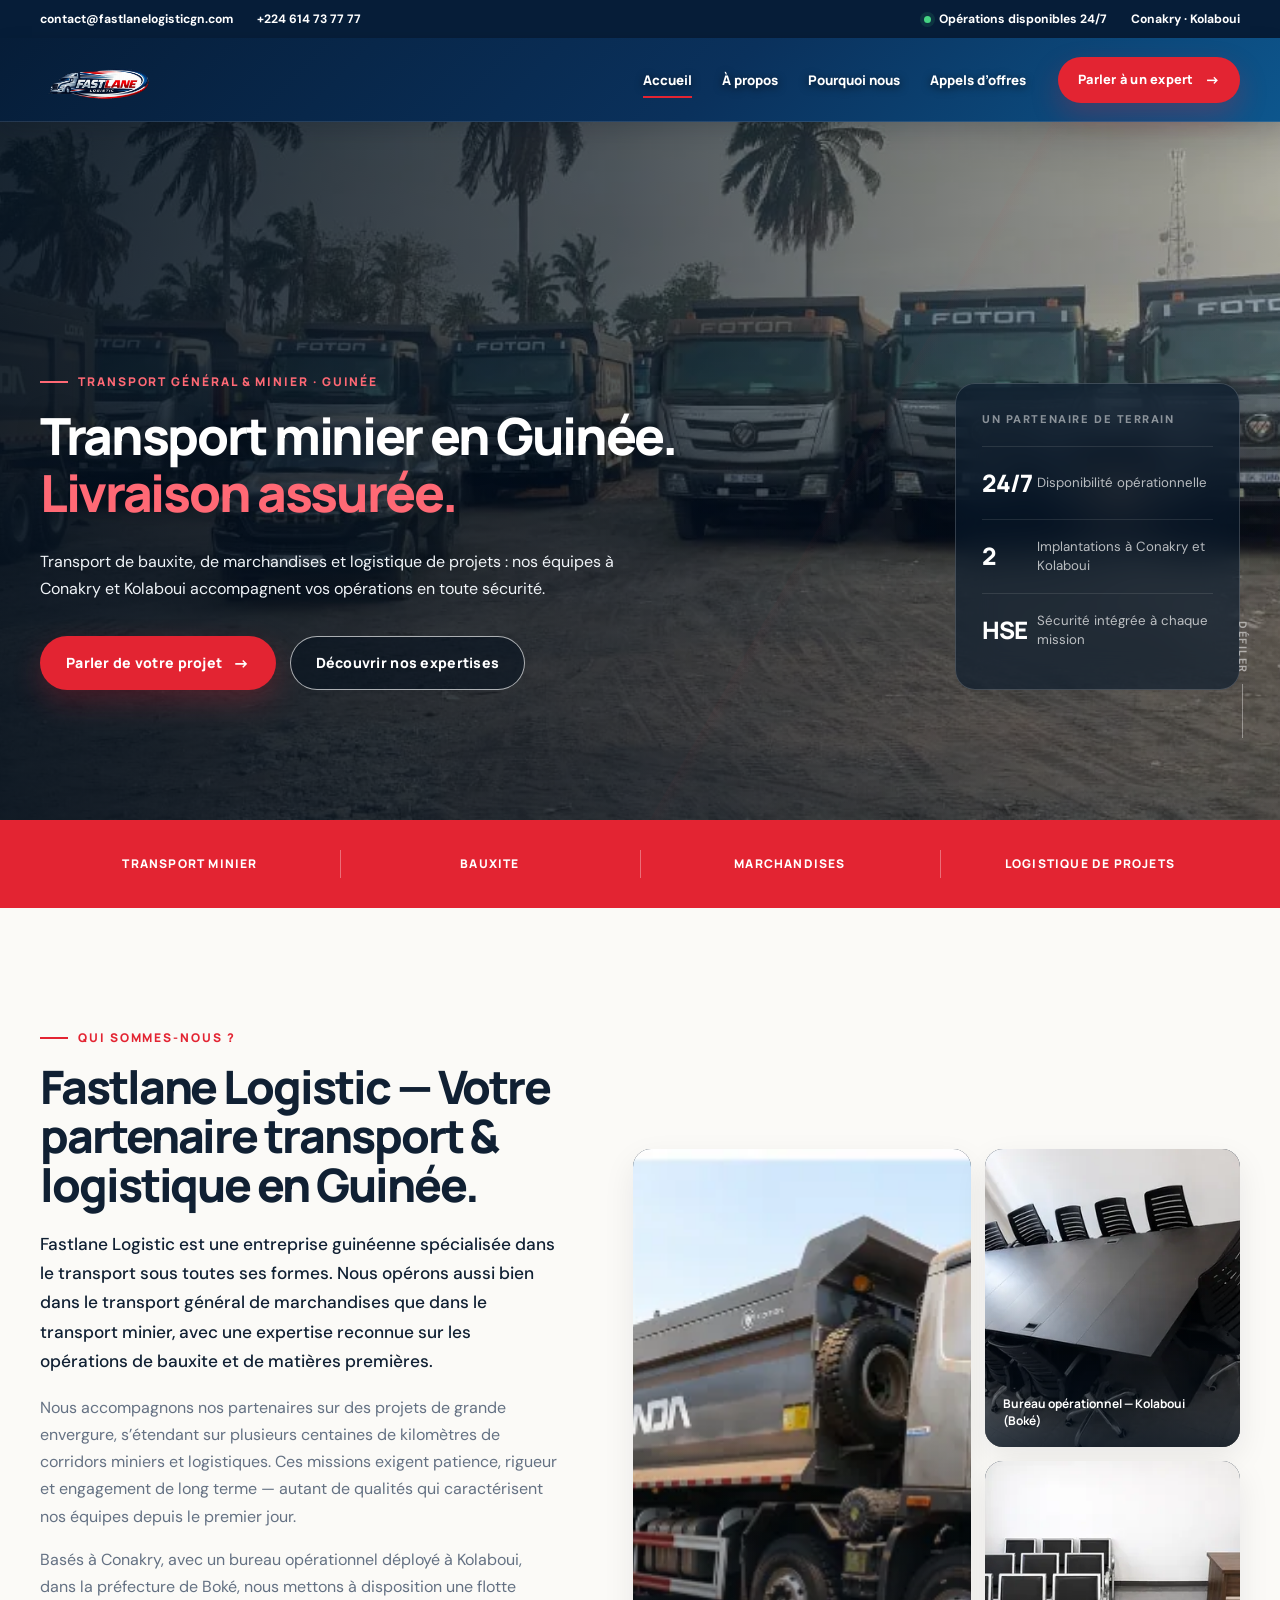
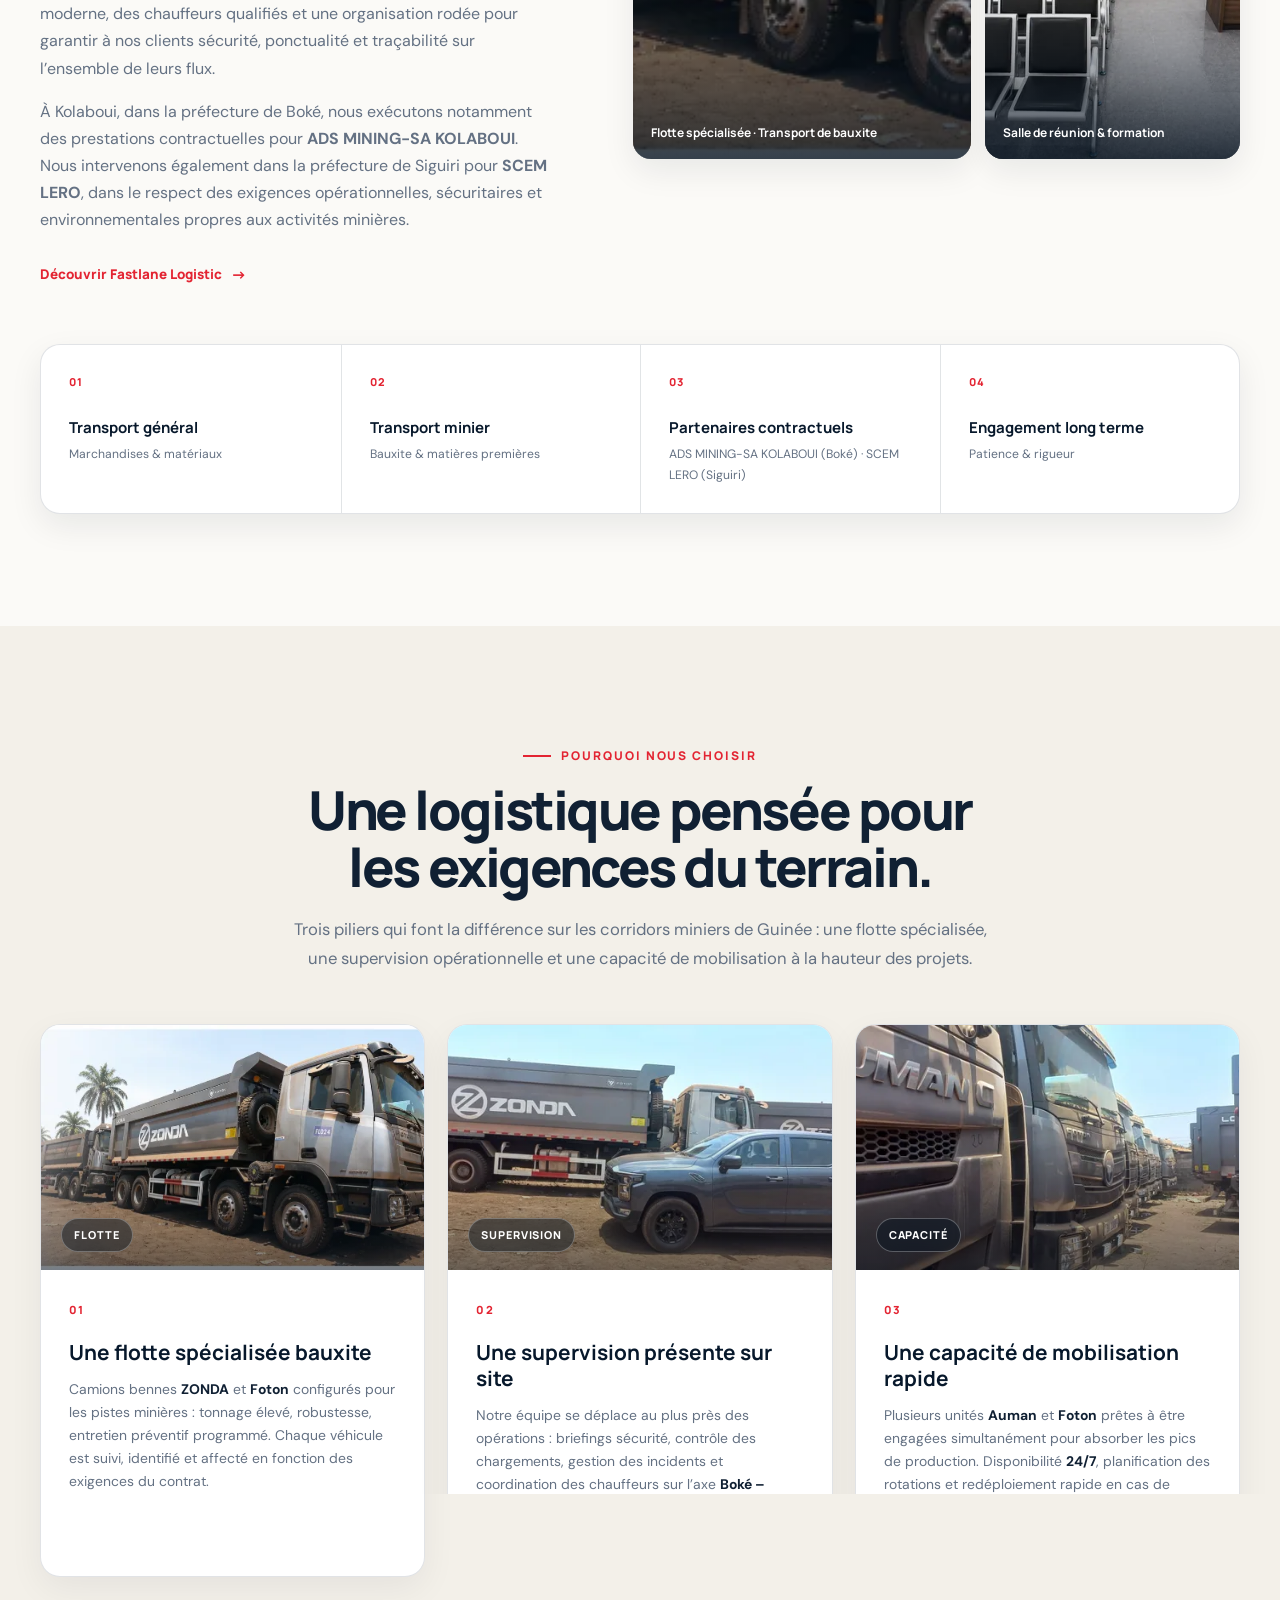
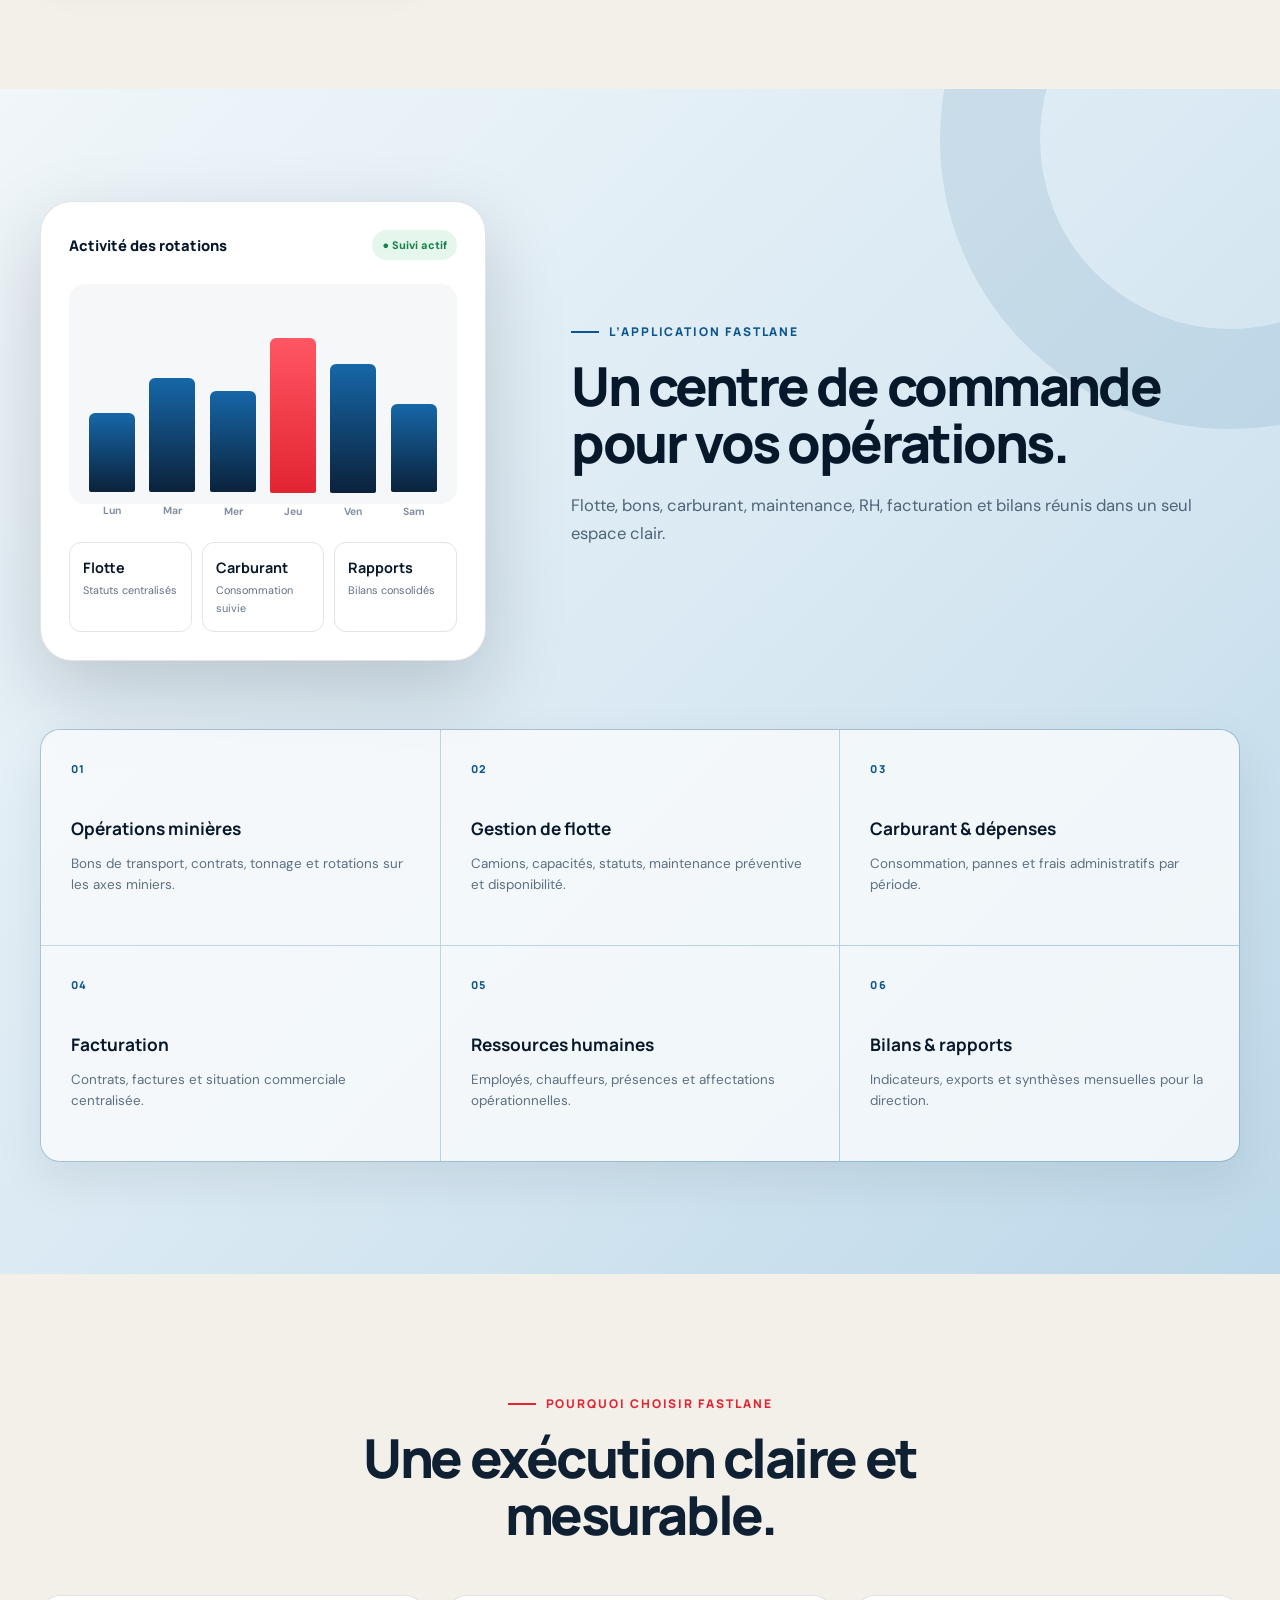
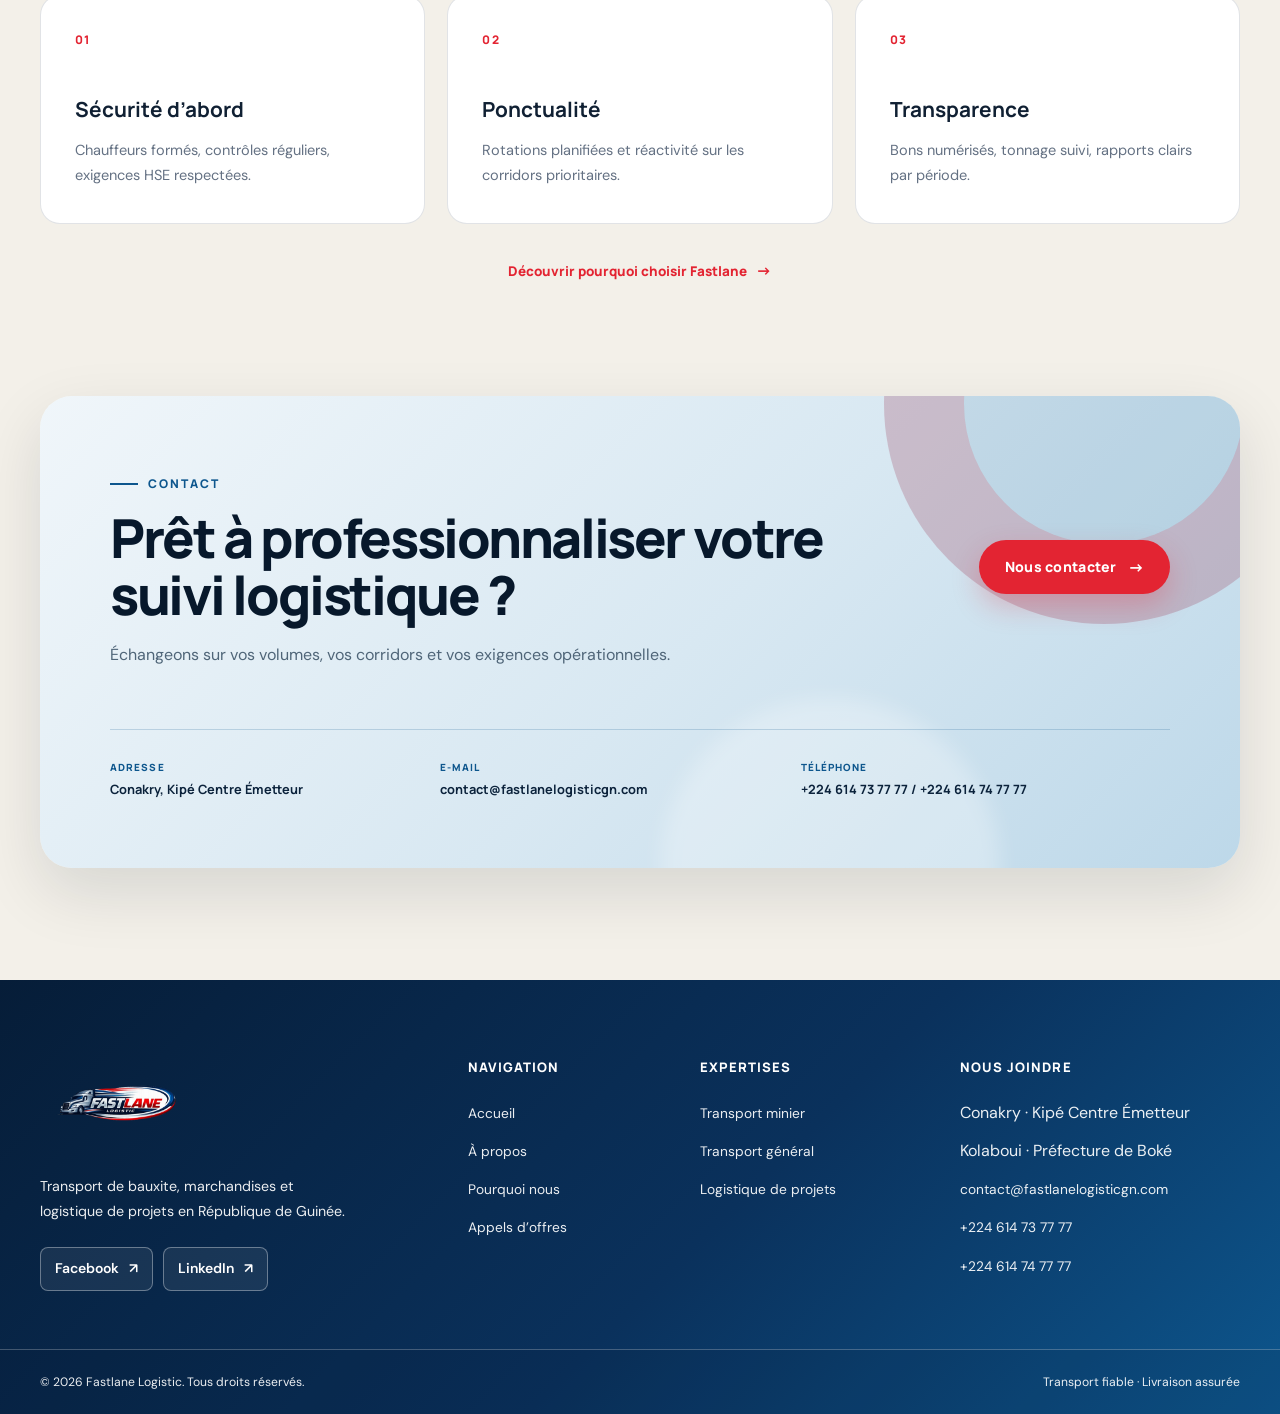
==== commit 3246183c: "feat: improve SEO, responsive design and social links" ====
--- a/index.html
+++ b/index.html
@@ -3,15 +3,100 @@
 <head>
   <meta charset="UTF-8">
   <meta name="viewport" content="width=device-width, initial-scale=1.0">
-  <meta name="description" content="Fastlane Logistic accompagne les opérateurs miniers et industriels avec des solutions de transport fiables, sécurisées et traçables en Guinée.">
+  <meta name="description" content="Fastlane Logistic assure le transport de bauxite, de marchandises et la logistique de projets en Guinée, depuis Conakry et Kolaboui. Contactez notre équipe.">
   <meta name="theme-color" content="#03101e">
-  <meta property="og:title" content="Fastlane Logistic — Transport & logistique minière en Guinée">
-  <meta property="og:description" content="Transport fiable, livraison assurée — votre partenaire transport et logistique en Guinée.">
   <meta property="og:image" content="https://www.fastlanelogisticgn.com/images/home.jpeg">
-  <title>Fastlane Logistic — Transport & logistique minière en Guinée</title>
+  <title>Transport minier et logistique en Guinée | Fastlane Logistic</title>
+  <link rel="canonical" href="https://www.fastlanelogisticgn.com/">
+  <meta name="robots" content="index, follow, max-image-preview:large">
+  <meta property="og:type" content="website">
+  <meta property="og:locale" content="fr_GN">
+  <meta property="og:site_name" content="Fastlane Logistic">
+  <meta property="og:url" content="https://www.fastlanelogisticgn.com/">
+  <meta property="og:title" content="Transport minier et logistique en Guinée | Fastlane Logistic">
+  <meta property="og:description" content="Fastlane Logistic assure le transport de bauxite, de marchandises et la logistique de projets en Guinée, depuis Conakry et Kolaboui. Contactez notre équipe.">
+  <link rel="preconnect" href="https://fonts.googleapis.com">
+  <link rel="preconnect" href="https://fonts.gstatic.com" crossorigin>
+  <link rel="stylesheet" href="https://fonts.googleapis.com/css2?family=DM+Sans:wght@400;500;600;700&family=Manrope:wght@500;600;700;800&display=swap">
   <link rel="icon" href="images/logo_fastlane.png" type="image/png">
   <link rel="stylesheet" href="styles.css">
   <script src="script.js" defer></script>
+  <script type="application/ld+json">
+{
+  "@context": "https://schema.org",
+  "@graph": [
+    {
+      "@type": "Organization",
+      "@id": "https://www.fastlanelogisticgn.com/#organization",
+      "name": "Fastlane Logistic",
+      "url": "https://www.fastlanelogisticgn.com/",
+      "logo": "https://www.fastlanelogisticgn.com/images/logo_fastlane.png",
+      "description": "Entreprise guinéenne de transport minier, de transport de marchandises et de logistique de projets.",
+      "email": "contact@fastlanelogisticgn.com",
+      "telephone": "+224614737777",
+      "address": {
+        "@type": "PostalAddress",
+        "streetAddress": "Kipé Centre Émetteur",
+        "addressLocality": "Conakry",
+        "addressCountry": "GN"
+      },
+      "areaServed": {
+        "@type": "Country",
+        "name": "Guinée"
+      },
+      "location": {
+        "@type": "Place",
+        "name": "Bureau opérationnel de Kolaboui",
+        "address": {
+          "@type": "PostalAddress",
+          "addressLocality": "Kolaboui",
+          "addressRegion": "Boké",
+          "addressCountry": "GN"
+        }
+      },
+      "contactPoint": [
+        {
+          "@type": "ContactPoint",
+          "telephone": "+224614737777",
+          "email": "contact@fastlanelogisticgn.com",
+          "contactType": "Demandes de devis et partenariats",
+          "availableLanguage": "fr"
+        },
+        {
+          "@type": "ContactPoint",
+          "telephone": "+224614747777",
+          "contactType": "Contact commercial",
+          "availableLanguage": "fr"
+        }
+      ]
+    },
+    {
+      "@type": "WebSite",
+      "@id": "https://www.fastlanelogisticgn.com/#website",
+      "url": "https://www.fastlanelogisticgn.com/",
+      "name": "Fastlane Logistic",
+      "inLanguage": "fr-GN",
+      "publisher": {
+        "@id": "https://www.fastlanelogisticgn.com/#organization"
+      }
+    },
+    {
+      "@type": "WebPage",
+      "@id": "https://www.fastlanelogisticgn.com/#webpage",
+      "url": "https://www.fastlanelogisticgn.com/",
+      "name": "Transport minier et logistique en Guinée | Fastlane Logistic",
+      "description": "Fastlane Logistic assure le transport de bauxite, de marchandises et la logistique de projets en Guinée, depuis Conakry et Kolaboui. Contactez notre équipe.",
+      "inLanguage": "fr-GN",
+      "isPartOf": {
+        "@id": "https://www.fastlanelogisticgn.com/#website"
+      },
+      "about": {
+        "@id": "https://www.fastlanelogisticgn.com/#organization"
+      }
+    }
+  ]
+}
+  </script>
 </head>
 <body>
   <a class="skip-link" href="#main">Aller au contenu</a>
@@ -31,13 +116,13 @@
     </div>
     <nav class="navbar" aria-label="Navigation principale">
       <div class="container nav-inner">
-        <a class="brand" href="index.html" aria-label="Fastlane Logistic — Accueil">
-          <img src="images/logo_fastlane.png" alt="Fastlane Logistic">
+        <a class="brand" href="/" aria-label="Fastlane Logistic — Accueil">
+          <img src="images/logo_fastlane.webp" width="480" height="320" alt="Fastlane Logistic">
         </a>
         <button class="menu-toggle" type="button" aria-label="Ouvrir le menu" aria-expanded="false" aria-controls="navigation-menu"><span></span></button>
         <div class="nav-menu" id="navigation-menu">
           <ul class="nav-links">
-            <li><a class="nav-link active" href="index.html" aria-current="page">Accueil</a></li>
+            <li><a class="nav-link active" href="/" aria-current="page">Accueil</a></li>
             <li><a class="nav-link" href="a-propos.html">À propos</a></li>
             <li><a class="nav-link" href="pourquoi-nous.html">Pourquoi nous</a></li>
             <li><a class="nav-link" href="appels-offres.html">Appels d’offres</a></li>
@@ -48,16 +133,16 @@
     </nav>
   </header>
 
-  <main id="main">
+  <main id="main" tabindex="-1">
     <section class="hero" aria-labelledby="hero-title">
       <div class="hero-bg" aria-hidden="true">
-        <img src="images/home.jpeg" alt="" fetchpriority="high">
+        <img src="images/home.webp" width="1280" height="576" alt="" fetchpriority="high" srcset="images/home-640.webp 640w, images/home.webp 1280w" sizes="100vw">
       </div>
       <div class="container hero-grid">
         <div class="hero-copy">
           <span class="eyebrow">Transport général & minier · Guinée</span>
-          <h1 class="display-title" id="hero-title">Transport fiable.<br><span class="accent">Livraison assurée.</span></h1>
-          <p class="hero-lead">Fastlane Logistic mobilise les moyens, les équipes et le pilotage nécessaires pour faire avancer vos opérations en toute sécurité.</p>
+          <h1 class="display-title" id="hero-title">Transport minier en Guinée.<br><span class="accent">Livraison assurée.</span></h1>
+          <p class="hero-lead">Transport de bauxite, de marchandises et logistique de projets : nos équipes à Conakry et Kolaboui accompagnent vos opérations en toute sécurité.</p>
           <div class="hero-actions">
             <a class="btn btn-primary" href="contact.html">Parler de votre projet <span class="arrow">→</span></a>
             <a class="btn btn-outline-light" href="#expertises">Découvrir nos expertises</a>
@@ -105,15 +190,15 @@
           </div>
           <div class="about-gallery js-reveal delay-1">
             <figure class="about-photo about-photo-main">
-              <img src="images/home2.png" alt="Camion ZONDA Foton de la flotte Fastlane Logistic" loading="lazy">
+              <img src="images/home2.webp" width="535" height="306" alt="Camion ZONDA Foton de la flotte Fastlane Logistic" loading="lazy" decoding="async">
               <figcaption>Flotte spécialisée · Transport de bauxite</figcaption>
             </figure>
             <figure class="about-photo">
-              <img src="images/bureau1.png" alt="Bureau FASTLANE LOGISTIC à Kolaboui" loading="lazy">
+              <img src="images/bureau1.webp" width="1600" height="900" alt="Bureau FASTLANE LOGISTIC à Kolaboui" loading="lazy" srcset="images/bureau1-640.webp 640w, images/bureau1.webp 1600w" sizes="(max-width: 640px) 100vw, (max-width: 980px) 50vw, 600px" decoding="async">
               <figcaption>Bureau opérationnel — Kolaboui (Boké)</figcaption>
             </figure>
             <figure class="about-photo">
-              <img src="images/bureau2.png" alt="Salle de réunion et formation à Kolaboui" loading="lazy">
+              <img src="images/bureau2.webp" width="1600" height="900" alt="Salle de réunion et formation à Kolaboui" loading="lazy" srcset="images/bureau2-640.webp 640w, images/bureau2.webp 1600w" sizes="(max-width: 640px) 100vw, (max-width: 980px) 50vw, 600px" decoding="async">
               <figcaption>Salle de réunion & formation</figcaption>
             </figure>
           </div>
@@ -136,15 +221,15 @@
         </header>
         <div class="pillars-grid">
           <article class="pillar-card js-reveal">
-            <div class="pillar-image"><img src="images/home2.png" alt="Camion ZONDA Foton — flotte FASTLANE pour transport de bauxite" loading="lazy"><span>Flotte</span></div>
+            <div class="pillar-image"><img src="images/home2.webp" width="535" height="306" alt="Camion ZONDA Foton — flotte FASTLANE pour transport de bauxite" loading="lazy" decoding="async"><span>Flotte</span></div>
             <div class="pillar-content"><span class="pillar-index">01</span><h3>Une flotte spécialisée bauxite</h3><p>Camions bennes <strong>ZONDA</strong> et <strong>Foton</strong> configurés pour les pistes minières&nbsp;: tonnage élevé, robustesse, entretien préventif programmé. Chaque véhicule est suivi, identifié et affecté en fonction des exigences du contrat.</p></div>
           </article>
           <article class="pillar-card js-reveal delay-1">
-            <div class="pillar-image"><img src="images/support.jpeg" alt="Supervision terrain FASTLANE — pick-up et camion sur site" loading="lazy"><span>Supervision</span></div>
+            <div class="pillar-image"><img src="images/support.webp" width="1156" height="521" alt="Supervision terrain FASTLANE — pick-up et camion sur site" loading="lazy" srcset="images/support-640.webp 640w, images/support.webp 1156w" sizes="(max-width: 640px) 100vw, (max-width: 980px) 50vw, 600px" decoding="async"><span>Supervision</span></div>
             <div class="pillar-content"><span class="pillar-index">02</span><h3>Une supervision présente sur site</h3><p>Notre équipe se déplace au plus près des opérations&nbsp;: briefings sécurité, contrôle des chargements, gestion des incidents et coordination des chauffeurs sur l’axe <strong>Boké – Kamsar – Conakry</strong>. Une présence terrain réelle, pas seulement un suivi à distance.</p></div>
           </article>
           <article class="pillar-card js-reveal delay-2">
-            <div class="pillar-image"><img src="images/support1.jpeg" alt="Flotte FASTLANE alignée — capacité de mobilisation" loading="lazy"><span>Capacité</span></div>
+            <div class="pillar-image"><img src="images/support1.webp" width="1156" height="521" alt="Flotte FASTLANE alignée — capacité de mobilisation" loading="lazy" srcset="images/support1-640.webp 640w, images/support1.webp 1156w" sizes="(max-width: 640px) 100vw, (max-width: 980px) 50vw, 600px" decoding="async"><span>Capacité</span></div>
             <div class="pillar-content"><span class="pillar-index">03</span><h3>Une capacité de mobilisation rapide</h3><p>Plusieurs unités <strong>Auman</strong> et <strong>Foton</strong> prêtes à être engagées simultanément pour absorber les pics de production. Disponibilité <strong>24/7</strong>, planification des rotations et redéploiement rapide en cas de besoin opérationnel.</p></div>
           </article>
         </div>
@@ -241,13 +326,17 @@
   <footer class="site-footer">
     <div class="container footer-main">
       <div class="footer-brand">
-        <img src="images/logo_fastlane.png" alt="Fastlane Logistic">
+        <img src="images/logo_fastlane.webp" width="480" height="320" alt="Fastlane Logistic">
         <p>Transport de bauxite, marchandises et logistique de projets en République de Guinée.</p>
+        <nav class="footer-socials" aria-label="Réseaux sociaux">
+          <a href="https://www.facebook.com/profile.php?id=61590677540337&amp;locale=fr_FR" target="_blank" rel="noopener noreferrer" aria-label="Facebook (nouvel onglet)">Facebook <span aria-hidden="true">↗</span></a>
+          <a href="https://www.linkedin.com/feed/" target="_blank" rel="noopener noreferrer" aria-label="LinkedIn (nouvel onglet)">LinkedIn <span aria-hidden="true">↗</span></a>
+        </nav>
       </div>
       <div>
         <h2 class="footer-title">Navigation</h2>
         <ul class="footer-links">
-          <li><a href="index.html">Accueil</a></li>
+          <li><a href="/">Accueil</a></li>
           <li><a href="a-propos.html">À propos</a></li>
           <li><a href="pourquoi-nous.html">Pourquoi nous</a></li>
           <li><a href="appels-offres.html">Appels d’offres</a></li>
--- a/styles.css
+++ b/styles.css
@@ -1,4 +1,3 @@
-@import url('https://fonts.googleapis.com/css2?family=DM+Sans:wght@400;500;600;700&family=Manrope:wght@500;600;700;800&display=swap');
 
 :root {
   --navy-950: #03101e;
@@ -3445,3 +3444,119 @@
     transform: none !important;
   }
 }
+
+
+/* SEO and accessibility review: readable cover, stable images and keyboard navigation. */
+img { height: auto; }
+
+:where(a, button, input, select, textarea):focus-visible {
+  outline: 3px solid #2186d0;
+  outline-offset: 4px;
+  box-shadow: 0 0 0 2px #fff;
+}
+
+.hero-grid {
+  width: min(calc(100% - 48px), var(--container));
+  margin-inline: auto;
+  grid-template-columns: minmax(0, 1fr) 285px;
+  gap: 56px;
+}
+
+.hero-copy, .hero-proof { min-width: 0; }
+.hero-bg::before {
+  background: linear-gradient(90deg, rgba(3, 16, 30, .89), rgba(3, 16, 30, .67) 48%, rgba(3, 16, 30, .26)),
+    linear-gradient(0deg, rgba(3, 16, 30, .3), transparent 65%);
+}
+.hero-bg img { filter: saturate(1.04); }
+.hero .accent, .hero .eyebrow { color: #ff6975; }
+.hero .display-title { line-height: 1.12; }
+.hero-lead { font-size: clamp(1rem, 1.25vw, 1.125rem); color: #f0f4f8; }
+.hero .btn-outline-light { background: rgba(3, 16, 30, .55); border-color: rgba(255, 255, 255, .65); }
+.hero .btn-outline-light:hover { background: rgba(3, 16, 30, .85); }
+.contact-list a, .footer-contact a, .cta-phone { overflow-wrap: anywhere; }
+.field, .form-grid, .contact-form-wrap { min-width: 0; }
+
+/* Content stays available when JavaScript is disabled or fails to download. */
+html:not(.js-enabled) .js-reveal { opacity: 1; transform: none; filter: none; }
+html:not(.js-enabled) .site-header { position: relative; }
+html:not(.js-enabled) .hero-grid { padding-top: 100px; }
+html:not(.js-enabled) .page-hero-content { padding-top: 70px; }
+html:not(.js-enabled) [data-contact-form] > .btn { display: none; }
+
+@media (max-width: 900px) {
+  .hero-grid { grid-template-columns: minmax(0, 1fr); gap: 32px; }
+  .nav-menu {
+    position: absolute;
+    top: 100%;
+    bottom: auto;
+    height: calc(100vh - 114px);
+    height: calc(100dvh - 114px);
+    padding: 24px;
+    overflow-y: auto;
+    overscroll-behavior: contain;
+  }
+  html:not(.js-enabled) .menu-toggle { display: none; }
+  html:not(.js-enabled) .navbar { height: auto; padding-block: 16px; }
+  html:not(.js-enabled) .nav-inner { flex-wrap: wrap; gap: 16px; }
+  html:not(.js-enabled) .nav-menu {
+    position: static;
+    visibility: visible;
+    width: 100%;
+    height: auto;
+    padding: 0;
+    opacity: 1;
+    transform: none;
+    background: transparent;
+  }
+  html:not(.js-enabled) .nav-links { flex-direction: row; flex-wrap: wrap; gap: 4px 20px; }
+  html:not(.js-enabled) .nav-links li { width: auto; }
+  html:not(.js-enabled) .nav-link { font-size: .875rem; padding-block: 10px; }
+  html:not(.js-enabled) .nav-cta { margin-top: 0; }
+}
+
+@media (max-width: 640px) {
+  .hero { min-height: 0; }
+  .hero-grid { width: calc(100% - 32px); padding-top: 154px; padding-bottom: 40px; }
+  .hero-copy, .hero-proof { transform: none; }
+  .hero .display-title { font-size: clamp(2rem, 8.8vw, 2.75rem); }
+  .hero .eyebrow { font-size: .75rem; letter-spacing: .1em; }
+  .hero-bg::before { background: linear-gradient(180deg, rgba(3, 16, 30, .86), rgba(3, 16, 30, .7) 55%, rgba(3, 16, 30, .55)); }
+  .hero-proof-label { font-size: .75rem; }
+  .proof-copy { font-size: .875rem; }
+  .expertise-item { font-size: .75rem; letter-spacing: .04em; }
+  .page-hero h1 { font-size: clamp(2rem, 9vw, 2.7rem); overflow-wrap: break-word; }
+  .nav-menu { height: calc(100vh - 110px); height: calc(100dvh - 110px); }
+  .field input, .field select, .field textarea { font-size: 1rem; }
+}
+
+@media (prefers-reduced-motion: reduce) {
+  .hero-copy, .hero-proof { transform: none; }
+}
+
+
+/* Social links shared by all page footers. */
+.footer-socials {
+  display: flex;
+  flex-wrap: wrap;
+  gap: 10px;
+  margin-top: 24px;
+}
+.footer-socials a {
+  display: inline-flex;
+  min-height: 44px;
+  align-items: center;
+  justify-content: center;
+  gap: 10px;
+  padding: 8px 14px;
+  border: 1px solid rgba(255, 255, 255, .35);
+  border-radius: 8px;
+  color: #fff;
+  background: rgba(255, 255, 255, .07);
+  font-size: .875rem;
+  font-weight: 600;
+  transition: background var(--transition), border-color var(--transition);
+}
+.footer-socials a:hover {
+  background: rgba(255, 255, 255, .17);
+  border-color: rgba(255, 255, 255, .7);
+}
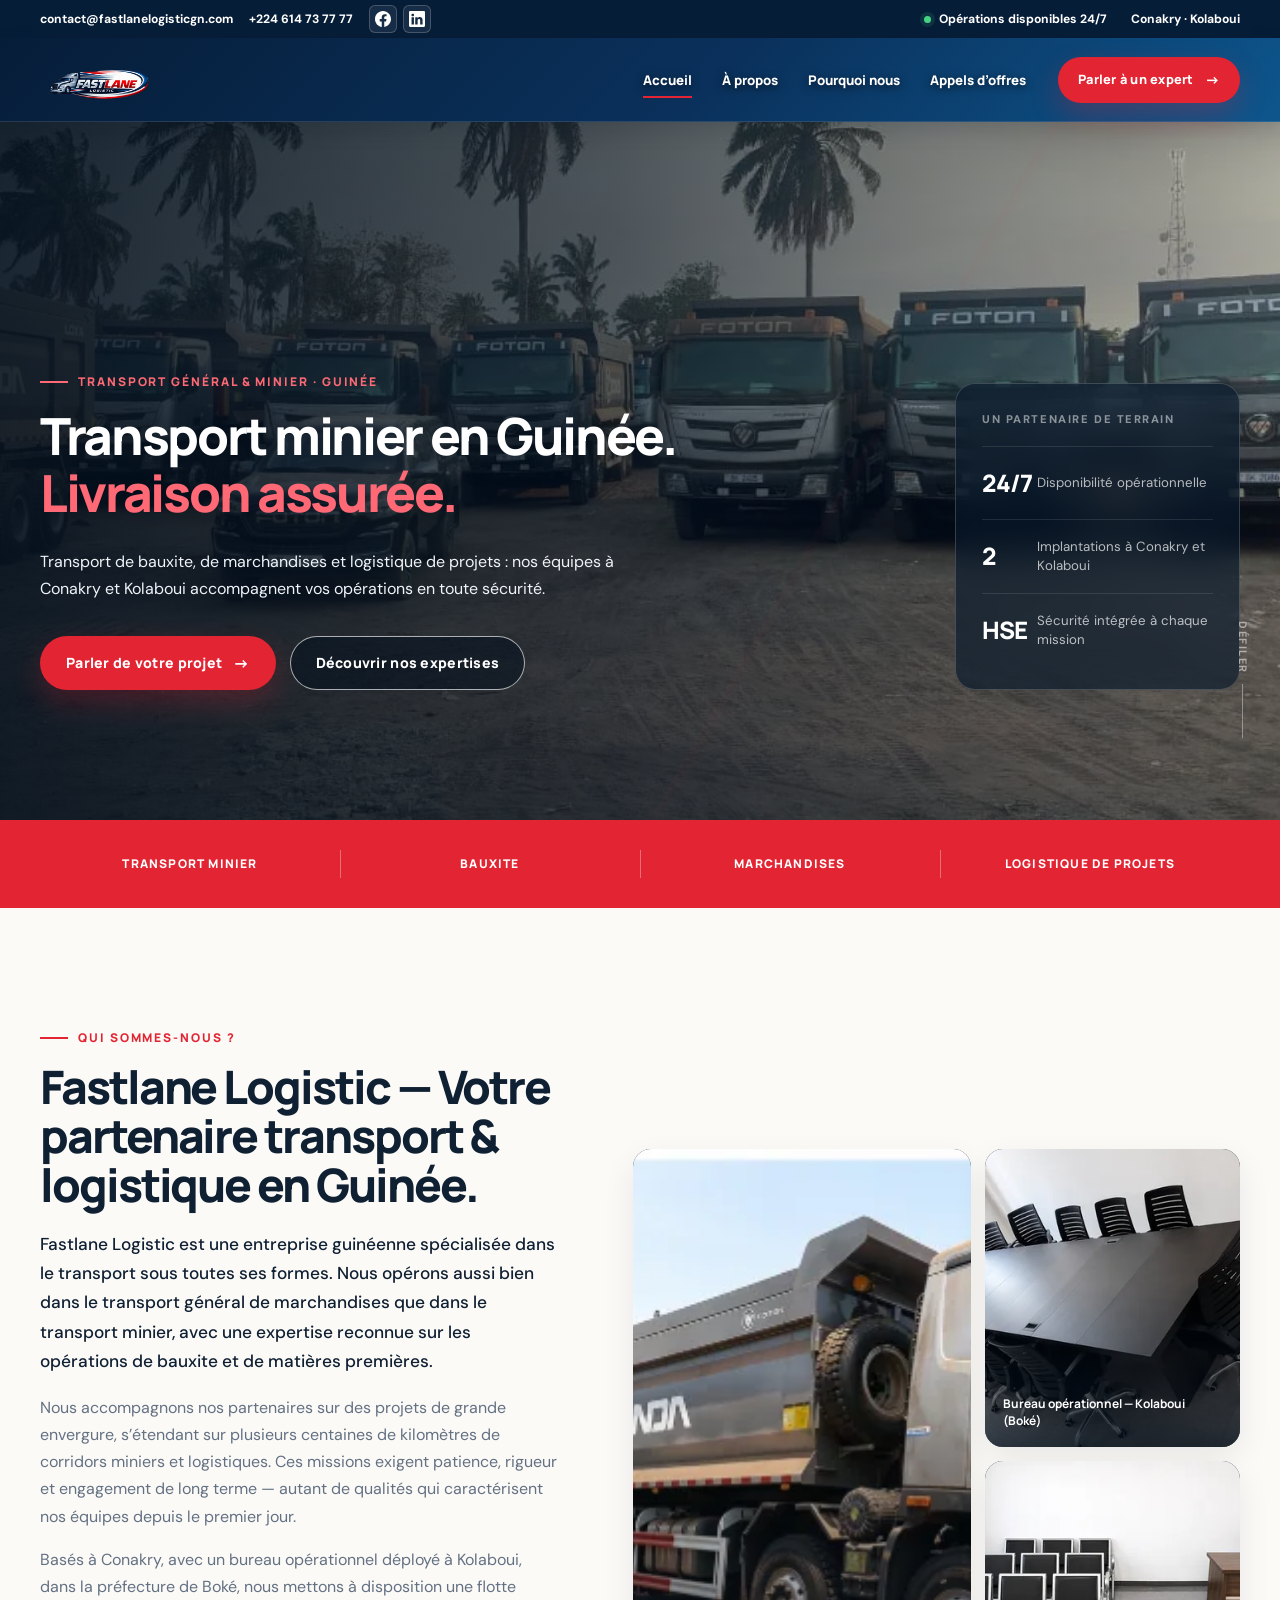
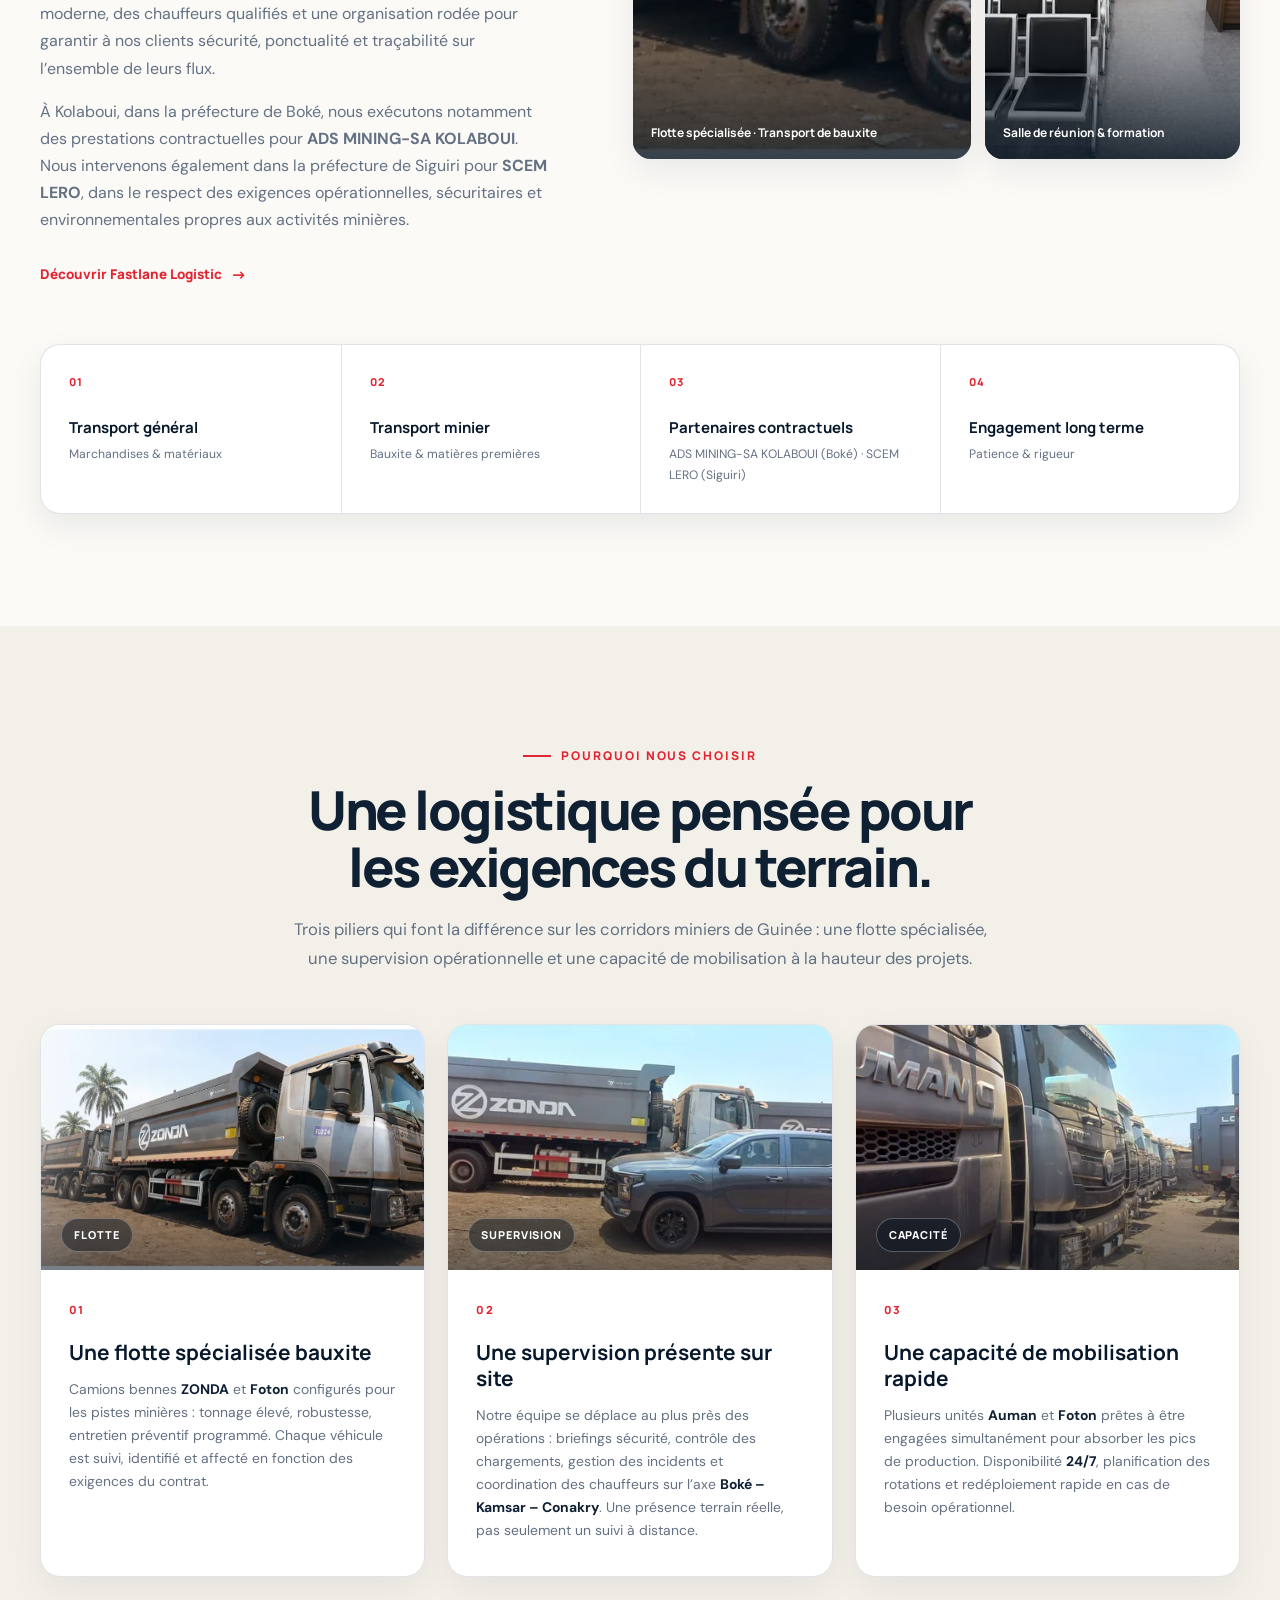
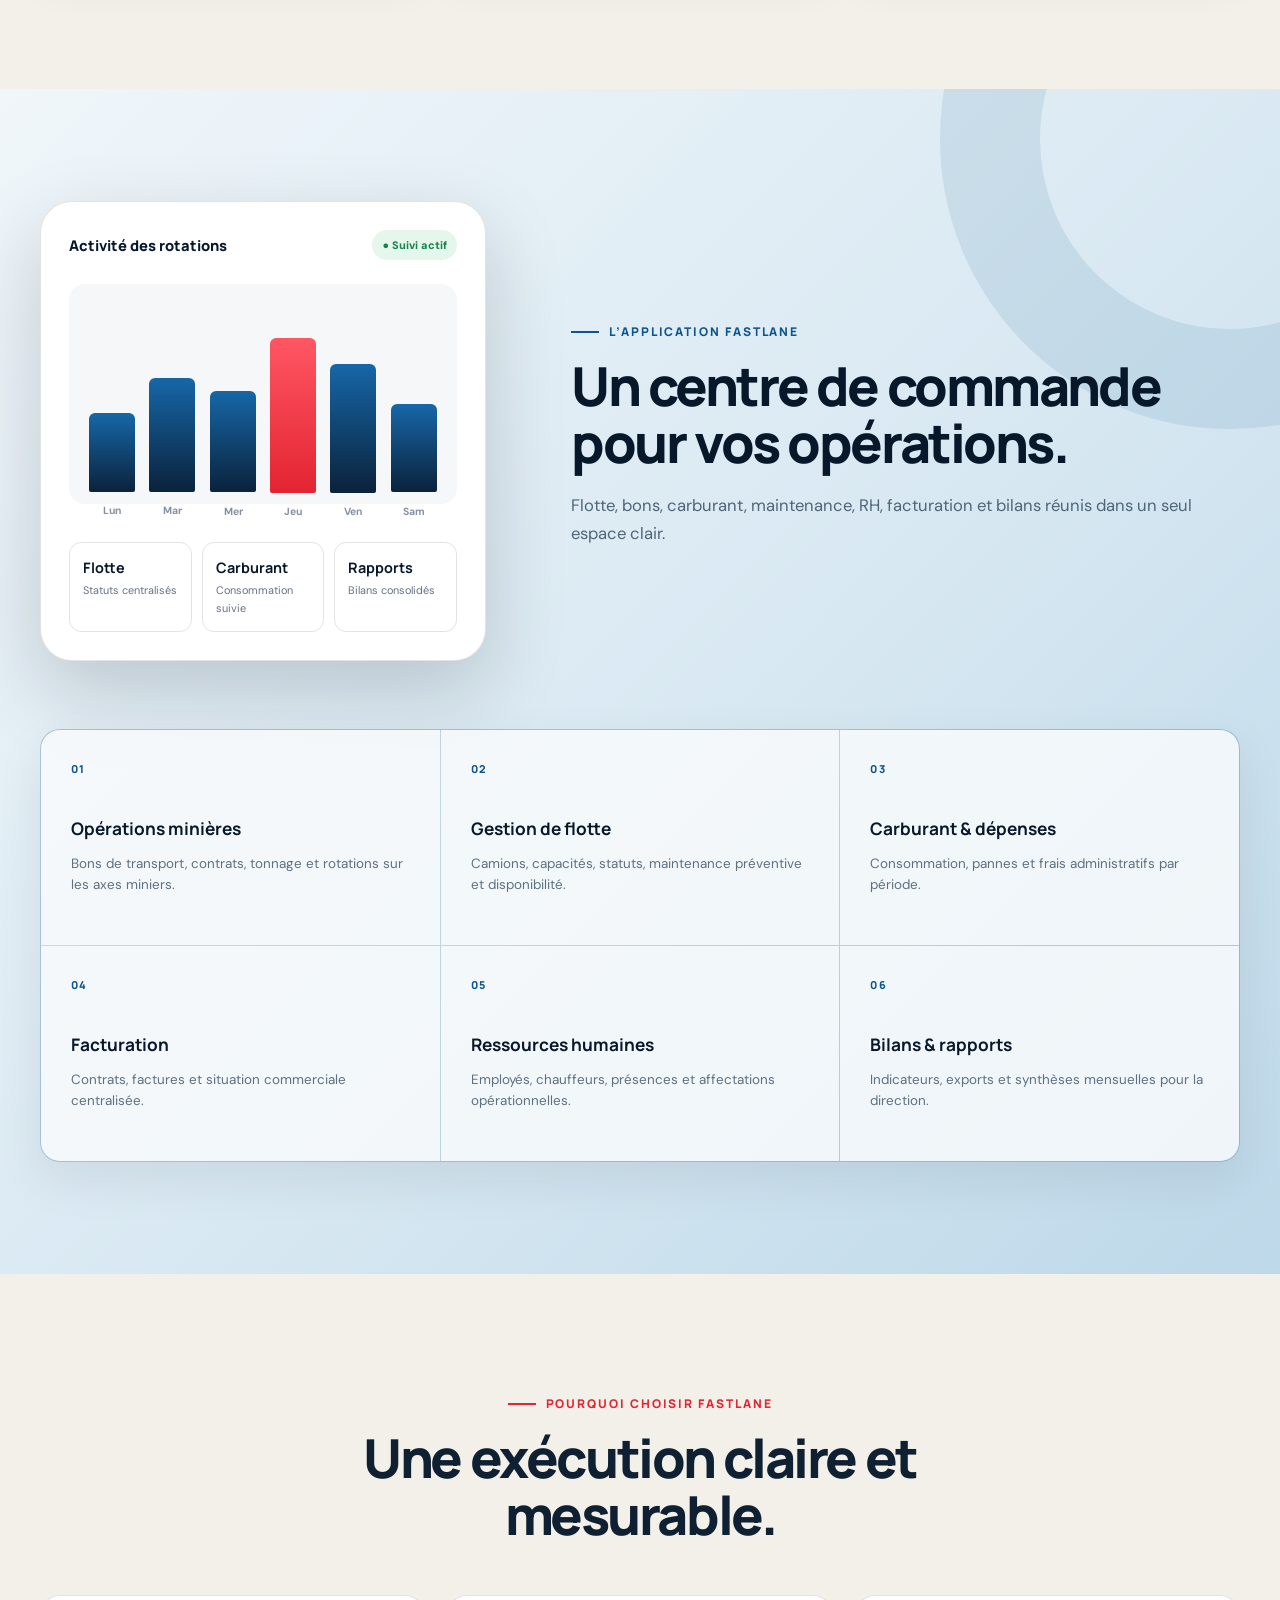
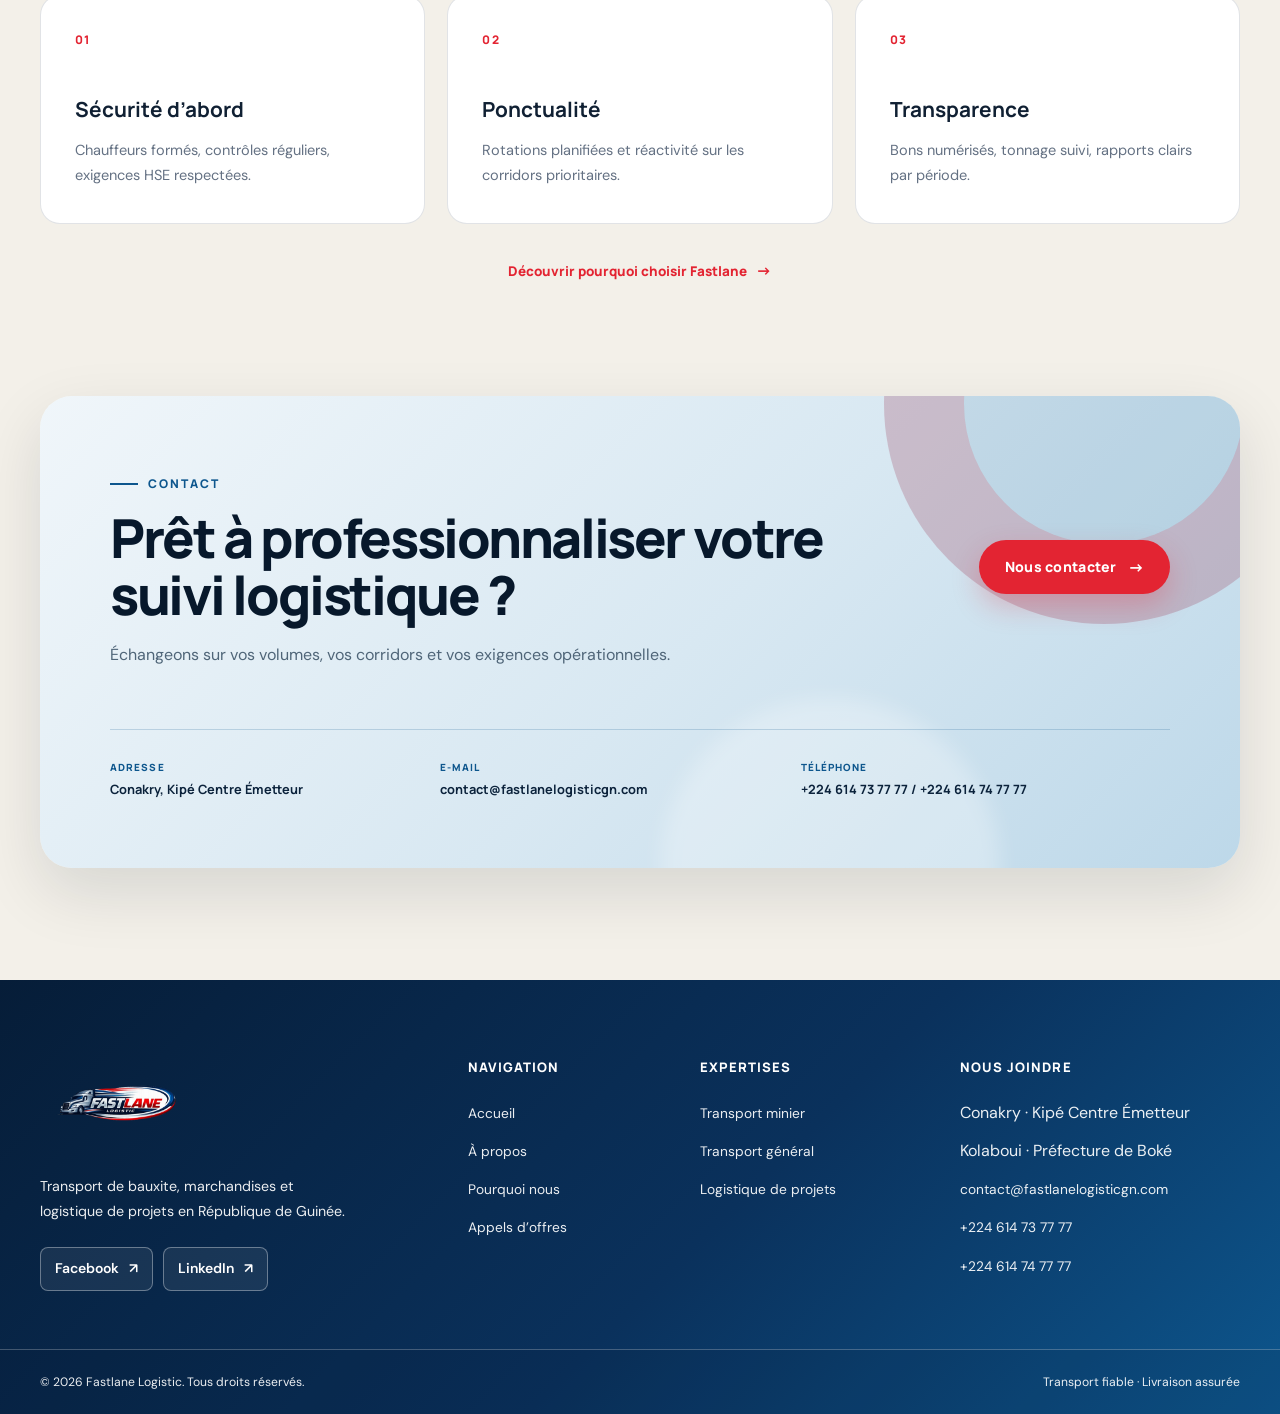
==== commit df2516bf: "feat: add social icons beside header phone number" ====
--- a/index.html
+++ b/index.html
@@ -104,9 +104,13 @@
   <header class="site-header">
     <div class="topbar">
       <div class="container topbar-inner">
-        <div class="topbar-group">
+        <div class="topbar-group topbar-contacts">
           <a href="mailto:contact@fastlanelogisticgn.com">contact@fastlanelogisticgn.com</a>
           <a href="tel:+224614737777">+224 614 73 77 77</a>
+          <nav class="topbar-socials" aria-label="Réseaux sociaux">
+            <a class="topbar-social-link" href="https://www.facebook.com/profile.php?id=61590677540337&amp;locale=fr_FR" target="_blank" rel="noopener noreferrer" aria-label="Facebook (nouvel onglet)" title="Facebook"><img src="images/facebook.svg" width="16" height="16" alt=""></a>
+            <a class="topbar-social-link" href="https://www.linkedin.com/feed/" target="_blank" rel="noopener noreferrer" aria-label="LinkedIn (nouvel onglet)" title="LinkedIn"><img src="images/linkedin.svg" width="16" height="16" alt=""></a>
+          </nav>
         </div>
         <div class="topbar-group">
           <span><i class="status-dot"></i>Opérations disponibles 24/7</span>
--- a/styles.css
+++ b/styles.css
@@ -3560,3 +3560,54 @@
   background: rgba(255, 255, 255, .17);
   border-color: rgba(255, 255, 255, .7);
 }
+
+
+/* Header social icons follow the phone number on every viewport. */
+.topbar .topbar-contacts {
+  display: flex;
+  min-width: 0;
+  gap: 16px;
+}
+.topbar-contacts > a[href^="tel:"] { white-space: nowrap; }
+.topbar-socials {
+  display: flex;
+  align-items: center;
+  gap: 6px;
+}
+.topbar-social-link {
+  display: inline-flex;
+  width: 28px;
+  height: 28px;
+  flex-shrink: 0;
+  align-items: center;
+  justify-content: center;
+  border: 1px solid rgba(255, 255, 255, .2);
+  border-radius: 6px;
+  background: rgba(255, 255, 255, .07);
+  transition: background var(--transition), border-color var(--transition);
+}
+.topbar-social-link img {
+  width: 16px;
+  height: 16px;
+  filter: brightness(0) invert(1);
+}
+.topbar-social-link:hover {
+  background: rgba(255, 255, 255, .2);
+  border-color: rgba(255, 255, 255, .6);
+}
+@media (max-width: 1080px) {
+  .topbar-contacts > a[href^="mailto:"] { display: none; }
+}
+@media (max-width: 900px) {
+  .topbar-inner { justify-content: space-between; }
+}
+@media (max-width: 640px) {
+  html { scroll-padding-top: 130px; }
+  .topbar { height: 44px; }
+  .topbar .topbar-contacts { width: 100%; justify-content: space-between; gap: 12px; }
+  .topbar .topbar-group:not(.topbar-contacts) { display: none; }
+  .topbar-contacts > a[href^="tel:"] { display: inline-flex; min-height: 44px; align-items: center; font-size: .875rem; }
+  .topbar-social-link { width: 36px; height: 36px; }
+  .topbar-social-link img { width: 18px; height: 18px; }
+  .nav-menu { height: calc(100vh - 120px); height: calc(100dvh - 120px); }
+}
